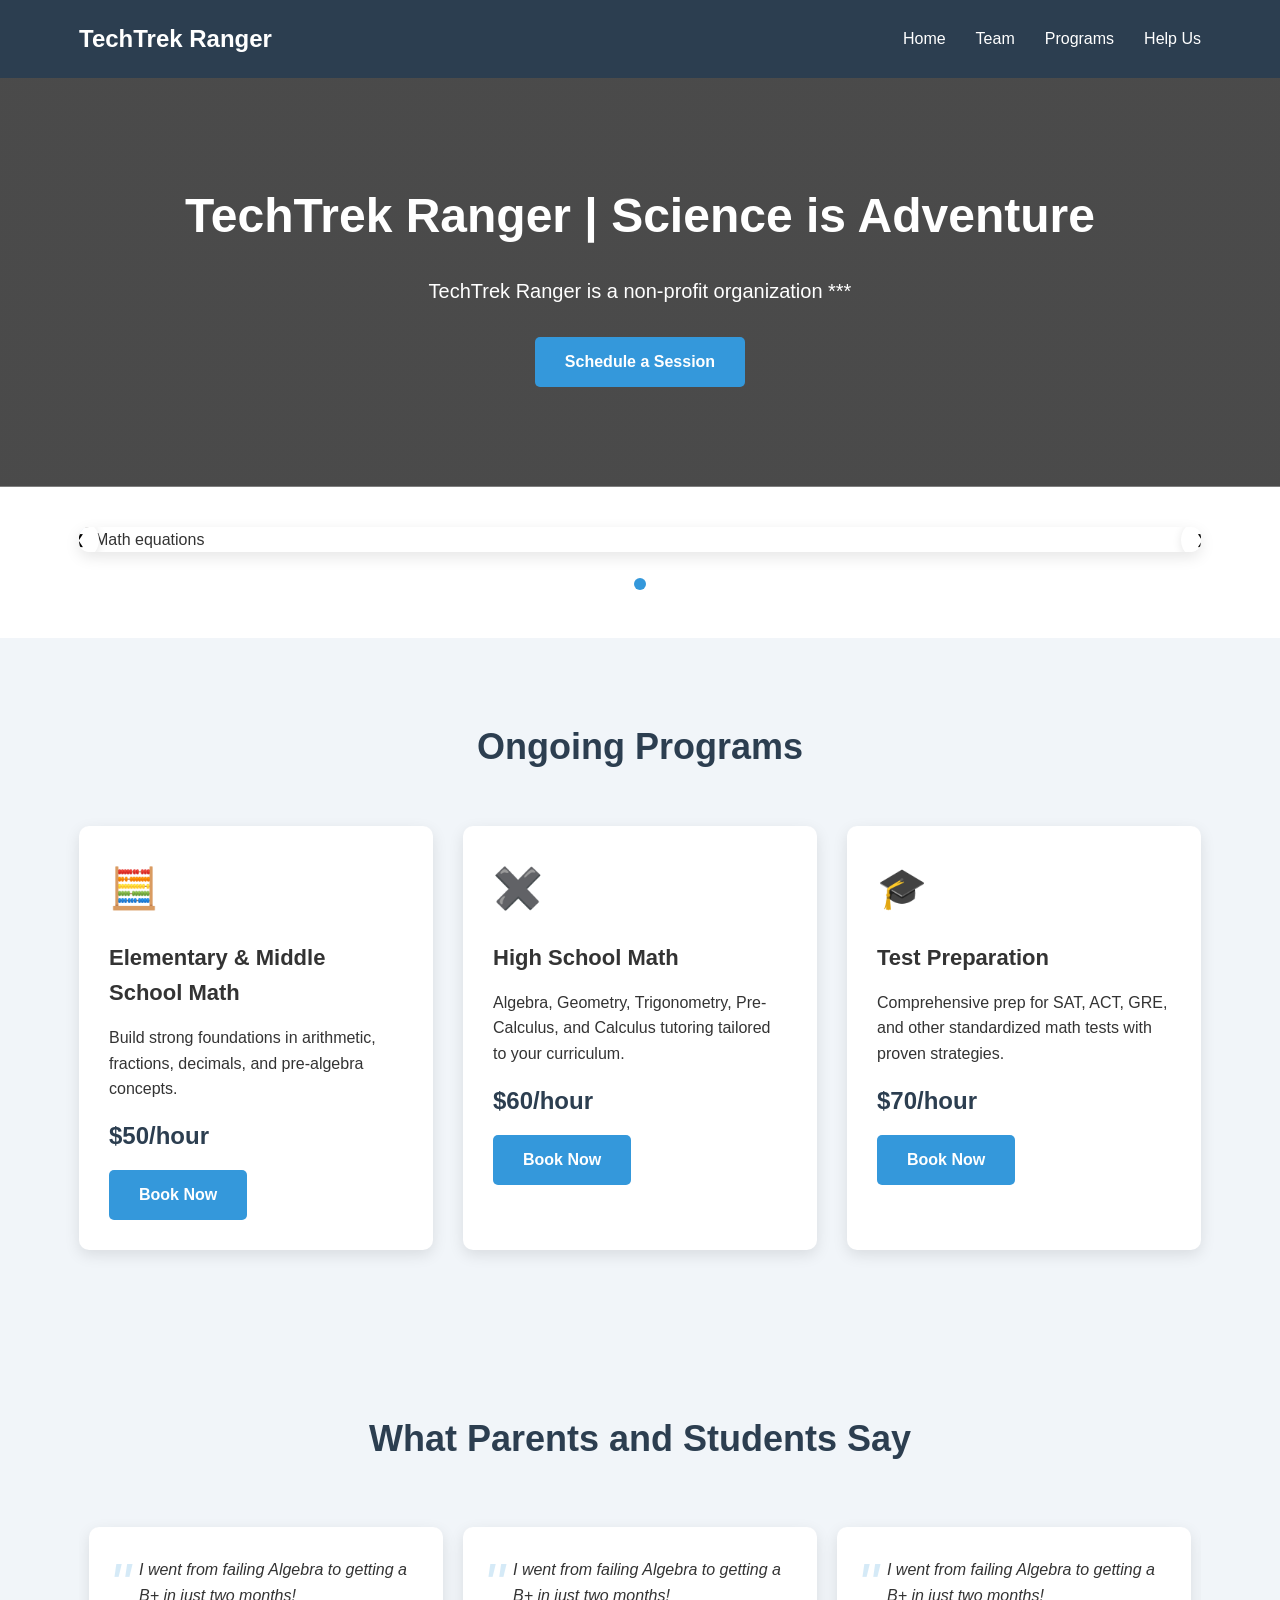
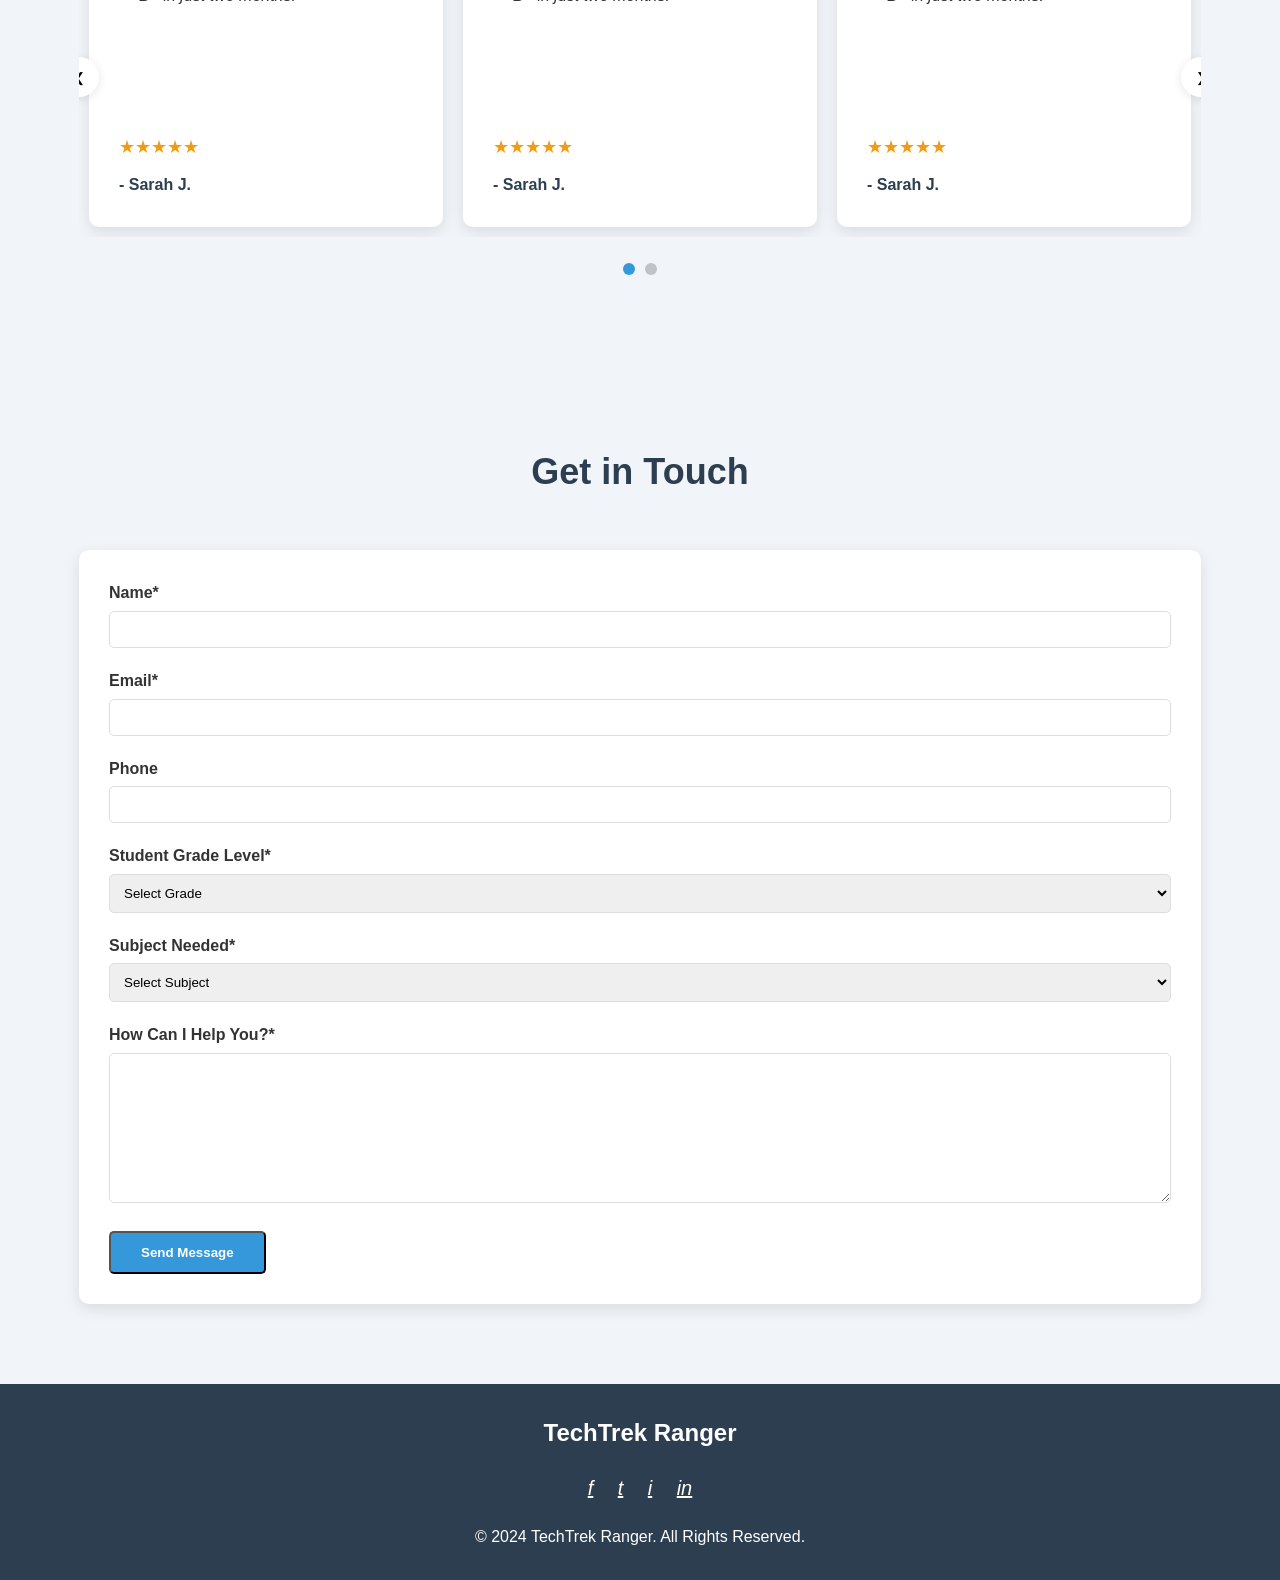
==== index.html @ 609d9ac0 "initial update" ====
<!DOCTYPE html>
<html lang="en">
  <head>
    <meta charset="UTF-8" />
    <meta name="viewport" content="width=device-width, initial-scale=1.0" />
    <title>TechTrek Ranger</title>
    <style>
      /* Basic Reset & Global Styles */
      * {
        margin: 0;
        padding: 0;
        box-sizing: border-box;
        font-family: "Arial", sans-serif;
      }

      body {
        line-height: 1.6;
        color: #333;
        background-color: #f9f9f9;
      }

      .container {
        width: 90%;
        max-width: 1200px;
        margin: 0 auto;
        padding: 0 15px;
      }

      header {
        background-color: #2c3e50;
        color: white;
        padding: 20px 0;
        position: sticky;
        top: 0;
        z-index: 100;
      }

      nav {
        display: flex;
        justify-content: space-between;
        align-items: center;
      }

      .logo {
        font-size: 24px;
        font-weight: bold;
      }

      .logo span {
        color: #3498db;
      }

      .nav-links {
        display: flex;
        list-style: none;
      }

      .nav-links li {
        margin-left: 30px;
      }

      .nav-links a {
        color: white;
        text-decoration: none;
        transition: color 0.3s;
      }

      .nav-links a:hover {
        color: #3498db;
      }

      .section-title {
        text-align: center;
        margin-bottom: 50px;
        font-size: 36px;
        color: #2c3e50;
      }

      /* Hero Section */
      .hero {
        background: linear-gradient(rgba(0, 0, 0, 0.7), rgba(0, 0, 0, 0.7)),
          url("https://images.unsplash.com/photo-1635070041078-e363dbe005cb?ixlib=rb-1.2.1&auto=format&fit=crop&w=1350&q=80");
        background-size: cover;
        background-position: center;
        color: white;
        text-align: center;
        padding: 100px 0;
      }

      .hero h1 {
        font-size: 48px;
        margin-bottom: 20px;
      }

      .hero p {
        font-size: 20px;
        margin-bottom: 30px;
        max-width: 700px;
        margin-left: auto;
        margin-right: auto;
      }

      .btn {
        display: inline-block;
        background-color: #3498db;
        color: white;
        padding: 12px 30px;
        border-radius: 5px;
        text-decoration: none;
        font-weight: bold;
        transition: background-color 0.3s;
      }

      .btn:hover {
        background-color: #2980b9;
      }

      /* programs Section */
      .programs {
        padding: 80px 0;
        background-color: #f1f5f9;
      }

      .programs-grid {
        display: grid;
        grid-template-columns: repeat(auto-fit, minmax(300px, 1fr));
        gap: 30px;
      }

      .program-card {
        background-color: white;
        border-radius: 10px;
        padding: 30px;
        box-shadow: 0 5px 15px rgba(0, 0, 0, 0.1);
        transition: transform 0.3s;
      }

      .program-card:hover {
        transform: translateY(-10px);
      }

      .program-icon {
        font-size: 40px;
        color: #3498db;
        margin-bottom: 20px;
      }

      .program-card h3 {
        font-size: 22px;
        margin-bottom: 15px;
      }

      .price {
        font-size: 24px;
        font-weight: bold;
        color: #2c3e50;
        margin: 15px 0;
      }

      /* Contact Section */
      .contact {
        padding: 80px 0;
        background-color: #f1f5f9;
      }

      .contact-container {
        display: flex;
        gap: 40px;
      }

      .contact-info {
        flex: 1;
      }

      .contact-info h3 {
        font-size: 24px;
        margin-bottom: 20px;
        color: #3498db;
      }

      .contact-info p {
        margin-bottom: 15px;
      }

      .contact-form {
        flex: 1;
        background-color: white;
        padding: 30px;
        border-radius: 10px;
        box-shadow: 0 5px 15px rgba(0, 0, 0, 0.1);
      }

      .form-group {
        margin-bottom: 20px;
      }

      .form-group label {
        display: block;
        margin-bottom: 5px;
        font-weight: bold;
      }

      .form-group input,
      .form-group textarea,
      .form-group select {
        width: 100%;
        padding: 10px;
        border: 1px solid #ddd;
        border-radius: 5px;
      }

      .form-group textarea {
        height: 150px;
      }

      /* Footer */
      footer {
        background-color: #2c3e50;
        color: white;
        text-align: center;
        padding: 30px 0;
      }

      .social-links {
        margin: 20px 0;
      }

      .social-links a {
        color: white;
        margin: 0 10px;
        font-size: 20px;
        transition: color 0.3s;
      }

      .social-links a:hover {
        color: #3498db;
      }

      /* Theme Gallery Section */
      .theme-gallery {
        padding: 40px 0;
        background-color: white;
      }

      .gallery-wrapper {
        position: relative;
        border-radius: 10px;
        overflow: hidden;
        box-shadow: 0 5px 15px rgba(0, 0, 0, 0.1);
      }

      .gallery-track {
        display: flex;
        transition: transform 0.5s ease;
      }

      .gallery-slide {
        min-width: 100%;
        position: relative;
      }

      .gallery-img {
        width: 100%;
        height: 400px;
        object-fit: cover;
      }

      /* Testimonials Section */
      .testimonials {
        padding: 80px 0;
        background-color: #f1f5f9;
      }

      .testimonials-wrapper {
        position: relative;
        overflow: hidden;
      }

      .testimonials-track {
        display: flex;
        transition: transform 0.5s ease;
        padding: 10px 0;
      }

      .testimonial-card {
        flex: 0 0 calc(33.333% - 20px);
            margin: 0 10px;
            background-color: white;
            border-radius: 10px;
            padding: 30px;
            box-shadow: 0 5px 15px rgba(0, 0, 0, 0.1);
            transition: transform 0.3s;
            min-height: 300px;
            display: flex;
            flex-direction: column;
      }
      
      .testimonial-card:hover {
            transform: translateY(-5px);
        }
        
        .testimonial-text {
            flex-grow: 1;
            font-style: italic;
            margin-bottom: 20px;
            position: relative;
            padding-left: 20px;
        }
        
        .testimonial-text::before {
            content: '"';
            font-size: 60px;
            color: #3498db;
            opacity: 0.2;
            position: absolute;
            top: -20px;
            left: -10px;
        }
        
        .testimonial-author {
            font-weight: bold;
            color: #2c3e50;
            margin-top: auto;
        }
        
        .testimonial-rating {
            color: #f39c12;
            margin: 10px 0;
            font-size: 18px;
        }

      /* Shared Carousel Styles */
      .carousel-nav {
        text-align: center;
        margin-top: 20px;
      }

      .carousel-dot {
        display: inline-block;
        width: 12px;
        height: 12px;
        background-color: #bdc3c7;
        border-radius: 50%;
        margin: 0 5px;
        cursor: pointer;
        transition: background-color 0.3s;
      }

      .carousel-dot.active {
        background-color: #3498db;
      }

      .carousel-arrow {
        position: absolute;
        top: 50%;
        transform: translateY(-50%);
        width: 40px;
        height: 40px;
        background-color: white;
        border-radius: 50%;
        display: flex;
        align-items: center;
        justify-content: center;
        box-shadow: 0 2px 10px rgba(0, 0, 0, 0.1);
        cursor: pointer;
        z-index: 10;
        border: none;
      }

      .carousel-arrow.prev {
        left: -20px;
      }

      .carousel-arrow.next {
        right: -20px;
      }

      @media (max-width: 992px) {
        .testimonial-card {
          flex: 0 0 calc(50% - 20px);
        }
      }

      @media (max-width: 768px) {
        .testimonial-card {
          flex: 0 0 calc(100% - 20px);
        }

        .carousel-arrow {
          display: none;
        }
      }
    </style>
  </head>
  <body>
    <!-- Header & Navigation -->
    <header>
      <div class="container">
        <nav>
          <div class="logo">TechTrek Ranger</span></div>
          <ul class="nav-links">
            <li><a href="#home">Home</a></li>
            <li><a href="team.html">Team</a></li>
            <li><a href="programs.html">Programs</a></li>
            <li><a href="help.html">Help Us</a></li>
          </ul>
        </nav>
      </div>
    </header>

    <!-- Hero Section -->
    <section class="hero" id="home">
      <div class="container">
        <h1>TechTrek Ranger | Science is Adventure</h1>
        <p>
          TechTrek Ranger is a non-profit organization ***
        </p>
        <a href="#contact" class="btn">Schedule a Session</a>
      </div>
    </section>


   <!-- Theme Gallery Section -->
   <section class="theme-gallery">
    <div class="container">
      <div class="gallery-wrapper">
        <button class="carousel-arrow prev" onclick="prevGallerySlide()">
          ❮
        </button>

        <div class="gallery-track" id="galleryTrack">
          <div class="gallery-slide">
            <img
              src="https://images.unsplash.com/photo-1635070041078-e363dbe005cb?ixlib=rb-1.2.1&auto=format&fit=crop&w=1350&q=80"
              alt="Math equations"
              class="gallery-img"
            />
          </div>
          <!-- Additional slides -->
        </div>

        <button class="carousel-arrow next" onclick="nextGallerySlide()">
          ❯
        </button>
      </div>
      <div class="carousel-nav" id="galleryNav"></div>
    </div>
  </section>


<!-- programs Section -->
<section class="programs" id="programs">
  <div class="container">
    <h2 class="section-title">Ongoing Programs</h2>
    <div class="programs-grid">
      <div class="program-card">
        <div class="program-icon">🧮</div>
        <h3>Elementary & Middle School Math</h3>
        <p>
          Build strong foundations in arithmetic, fractions, decimals, and
          pre-algebra concepts.
        </p>
        <div class="price">$50/hour</div>
        <a href="#contact" class="btn">Book Now</a>
      </div>
      <div class="program-card">
        <div class="program-icon">✖️</div>
        <h3>High School Math</h3>
        <p>
          Algebra, Geometry, Trigonometry, Pre-Calculus, and Calculus
          tutoring tailored to your curriculum.
        </p>
        <div class="price">$60/hour</div>
        <a href="#contact" class="btn">Book Now</a>
      </div>
      <div class="program-card">
        <div class="program-icon">🎓</div>
        <h3>Test Preparation</h3>
        <p>
          Comprehensive prep for SAT, ACT, GRE, and other standardized math
          tests with proven strategies.
        </p>
        <div class="price">$70/hour</div>
        <a href="#contact" class="btn">Book Now</a>
      </div>
    </div>
  </div>
</section>

  <!-- Testimonials Section -->
  <section class="testimonials">
    <div class="container">
      <h2 class="section-title">What Parents and Students Say</h2>

      <div class="testimonials-wrapper">
        <button class="carousel-arrow prev" onclick="prevTestimonialSlide()">
          ❮
        </button>

        <div class="testimonials-track" id="testimonialsTrack">
          <div class="testimonial-card">
            <div class="testimonial-text">
              I went from failing Algebra to getting a B+ in just two months!
            </div>
            <div class="testimonial-rating">★★★★★</div>
            <div class="testimonial-author">- Sarah J.</div>
          </div>
          <div class="testimonial-card">
            <div class="testimonial-text">
              I went from failing Algebra to getting a B+ in just two months!
            </div>
            <div class="testimonial-rating">★★★★★</div>
            <div class="testimonial-author">- Sarah J.</div>
          </div>
          <div class="testimonial-card">
            <div class="testimonial-text">
              I went from failing Algebra to getting a B+ in just two months!
            </div>
            <div class="testimonial-rating">★★★★★</div>
            <div class="testimonial-author">- Sarah J.</div>
          </div>
          <div class="testimonial-card">
            <div class="testimonial-text">
              I went from failing Algebra to getting a B+ in just two months!
            </div>
            <div class="testimonial-rating">★★★★★</div>
            <div class="testimonial-author">- Sarah J.</div>
          </div>
          <div class="testimonial-card">
            <div class="testimonial-text">
              I went from failing Algebra to getting a B+ in just two months!
            </div>
            <div class="testimonial-rating">★★★★★</div>
            <div class="testimonial-author">- Sarah J.</div>
          </div>
        </div>

        <button class="carousel-arrow next" onclick="nextTestimonialSlide()">
          ❯
        </button>
      </div>
      <div class="carousel-nav" id="testimonialsNav"></div>
    </div>
  </section>

  <script>
    // Initialize both carousels with proper containment
    document.addEventListener("DOMContentLoaded", function () {
      // Gallery Carousel
      const galleryTrack = document.getElementById("galleryTrack");
      const gallerySlides = document.querySelectorAll(".gallery-slide");
      let galleryIndex = 0;

      // Testimonials Carousel
      const testimonialsTrack = document.getElementById("testimonialsTrack");
      const testimonialCards = document.querySelectorAll(".testimonial-card");
      let testimonialIndex = 0;
      let cardsPerView =
        window.innerWidth < 768 ? 1 : window.innerWidth < 992 ? 2 : 3;

      // Initialize both carousels
      initCarousels();

      function initCarousels() {
        // Set up gallery
        setupCarousel(
          galleryTrack,
          gallerySlides,
          "galleryNav",
          () => (galleryIndex = (galleryIndex + 1) % gallerySlides.length),
          "gallery"
        );

        // Set up testimonials
        setupCarousel(
          testimonialsTrack,
          testimonialCards,
          "testimonialsNav",
          () => {
            if (testimonialIndex < testimonialCards.length - cardsPerView) {
              testimonialIndex++;
            } else {
              testimonialIndex = 0;
            }
          },
          "testimonials"
        );

        // Handle responsive changes
        window.addEventListener("resize", function () {
          const newCardsPerView =
            window.innerWidth < 768 ? 1 : window.innerWidth < 992 ? 2 : 3;
          if (newCardsPerView !== cardsPerView) {
            cardsPerView = newCardsPerView;
            testimonialIndex = 0;
            updateTestimonials();
          }
        });
      }

      function setupCarousel(track, items, navId, nextFn, type) {
        // Create dots
        const dotCount =
          type === "gallery"
            ? items.length
            : Math.ceil(items.length / cardsPerView);
        const nav = document.getElementById(navId);
        nav.innerHTML = "";

        for (let i = 0; i < dotCount; i++) {
          const dot = document.createElement("span");
          dot.classList.add("carousel-dot");
          if (i === 0) dot.classList.add("active");
          dot.addEventListener("click", () => {
            if (type === "gallery") {
              galleryIndex = i;
              updateGallery();
            } else {
              testimonialIndex = i * cardsPerView;
              updateTestimonials();
            }
          });
          nav.appendChild(dot);
        }

        // Start auto-scroll
        let interval = setInterval(() => {
          nextFn();
          if (type === "gallery") updateGallery();
          else updateTestimonials();
        }, 5000);

        // Pause on hover
        track.addEventListener("mouseenter", () => clearInterval(interval));
        track.addEventListener("mouseleave", () => {
          interval = setInterval(() => {
            nextFn();
            if (type === "gallery") updateGallery();
            else updateTestimonials();
          }, 5000);
        });
      }

      function updateGallery() {
        galleryTrack.style.transform = `translateX(-${galleryIndex * 100}%)`;
        updateDots("galleryNav", galleryIndex);
      }

      function updateTestimonials() {
        const cardWidth = testimonialCards[0].offsetWidth + 20;
        testimonialsTrack.style.transform = `translateX(-${
          testimonialIndex * cardWidth
        }px)`;
        updateDots(
          "testimonialsNav",
          Math.floor(testimonialIndex / cardsPerView)
        );
      }

      function updateDots(navId, activeIndex) {
        document
          .querySelectorAll(`#${navId} .carousel-dot`)
          .forEach((dot, index) => {
            dot.classList.toggle("active", index === activeIndex);
          });
      }

      // Expose navigation functions
      window.nextGallerySlide = () => {
        galleryIndex = (galleryIndex + 1) % gallerySlides.length;
        updateGallery();
      };

      window.prevGallerySlide = () => {
        galleryIndex =
          (galleryIndex - 1 + gallerySlides.length) % gallerySlides.length;
        updateGallery();
      };

      window.nextTestimonialSlide = () => {
        if (testimonialIndex < testimonialCards.length - cardsPerView) {
          testimonialIndex++;
        } else {
          testimonialIndex = 0;
        }
        updateTestimonials();
      };

      window.prevTestimonialSlide = () => {
        if (testimonialIndex > 0) {
          testimonialIndex--;
        } else {
          testimonialIndex = testimonialCards.length - cardsPerView;
        }
        updateTestimonials();
      };
    });
  </script>



    <!-- Contact Section -->
    <section class="contact" id="contact">
      <div class="container">
        <h2 class="section-title">Get in Touch</h2>
        <div class="contact-container">
          <div class="contact-form">
            <form
              id="ContactForm"
              action="https://formspree.io/f/xnnpbybd"
              method="POST"
            >
              <div class="form-group">
                <label for="name">Name*</label>
                <input type="text" id="name" name="name" required />
                <div id="nameError" class="form-error"></div>
              </div>
              <div class="form-group">
                <label for="email">Email*</label>
                <input type="email" id="email" name="email" required />
                <div id="emailError" class="form-error"></div>
              </div>
              <div class="form-group">
                <label for="phone">Phone</label>
                <input type="tel" id="phone" name="phone" />
              </div>
              <div class="form-group">
                <label for="student_grade">Student Grade Level*</label>
                <select id="student_grade" name="student_grade" required>
                  <option value="">Select Grade</option>
                  <option value="elementary">Elementary School</option>
                  <option value="middle">Middle School</option>
                  <option value="high">High School</option>
                  <option value="college">College/University</option>
                  <option value="adult">Adult Learner</option>
                </select>
                <div id="gradeError" class="form-error"></div>
              </div>
              <div class="form-group">
                <label for="subject">Subject Needed*</label>
                <select id="subject" name="subject" required>
                  <option value="">Select Subject</option>
                  <option value="elementary">Elementary Math</option>
                  <option value="middle">Middle School Math</option>
                  <option value="algebra">Algebra</option>
                  <option value="geometry">Geometry</option>
                  <option value="trigonometry">Trigonometry</option>
                  <option value="precalc">Pre-Calculus</option>
                  <option value="calculus">Calculus</option>
                  <option value="sat">SAT Prep</option>
                  <option value="act">ACT Prep</option>
                  <option value="other">Other</option>
                </select>
                <div id="subjectError" class="form-error"></div>
              </div>
              <div class="form-group">
                <label for="message">How Can I Help You?*</label>
                <textarea id="message" name="message" required></textarea>
                <div id="messageError" class="form-error"></div>
              </div>
              <button type="submit" class="btn">Send Message</button>
            </form>
          </div>
        </div>
      </div>
    </section>
    <script>
      document
        .getElementById("tutorContactForm")
        .addEventListener("submit", function (e) {
          e.preventDefault();

          // Clear previous errors
          document
            .querySelectorAll(".form-error")
            .forEach((el) => (el.textContent = ""));

          // Validate form
          let isValid = true;
          const name = document.getElementById("name").value.trim();
          const email = document.getElementById("email").value.trim();
          const studentGrade = document.getElementById("student_grade").value;
          const subject = document.getElementById("subject").value;
          const message = document.getElementById("message").value.trim();

          if (name === "") {
            document.getElementById("nameError").textContent =
              "Please enter your name";
            isValid = false;
          }

          if (email === "") {
            document.getElementById("emailError").textContent =
              "Please enter your email";
            isValid = false;
          } else if (!/^[^\s@]+@[^\s@]+\.[^\s@]+$/.test(email)) {
            document.getElementById("emailError").textContent =
              "Please enter a valid email";
            isValid = false;
          }

          if (studentGrade === "") {
            document.getElementById("gradeError").textContent =
              "Please select grade level";
            isValid = false;
          }

          if (subject === "") {
            document.getElementById("subjectError").textContent =
              "Please select a subject";
            isValid = false;
          }

          if (message === "") {
            document.getElementById("messageError").textContent =
              "Please enter your message";
            isValid = false;
          }

          if (isValid) {
            // In a real implementation, you would send the form data to a server here
            // For demonstration, we'll just show the confirmation message

            // Simulate form submission
            setTimeout(() => {
              document.getElementById("formConfirmation").style.display =
                "block";
              document.getElementById("tutorContactForm").reset();

              // Hide confirmation after 5 seconds
              setTimeout(() => {
                document.getElementById("formConfirmation").style.display =
                  "none";
              }, 5000);
            }, 1000);

            // For actual implementation, you would use:
            // fetch('your-server-endpoint', {
            //     method: 'POST',
            //     body: new FormData(this)
            // })
            // .then(response => response.json())
            // .then(data => {
            //     document.getElementById('formConfirmation').style.display = 'block';
            //     this.reset();
            // })
            // .catch(error => console.error('Error:', error));
          }
        });
    </script>




    <!-- Footer -->
    <footer>
      <div class="container">
        <div class="logo">TechTrek Ranger</span></div>
        <div class="social-links">
          <a href="#"><i class="fab fa-facebook">f</i></a>
          <a href="#"><i class="fab fa-twitter">t</i></a>
          <a href="#"><i class="fab fa-instagram">i</i></a>
          <a href="#"><i class="fab fa-linkedin">in</i></a>
        </div>
        <p>&copy; 2024 TechTrek Ranger. All Rights Reserved.</p>
      </div>
    </footer>
  </body>
</html>
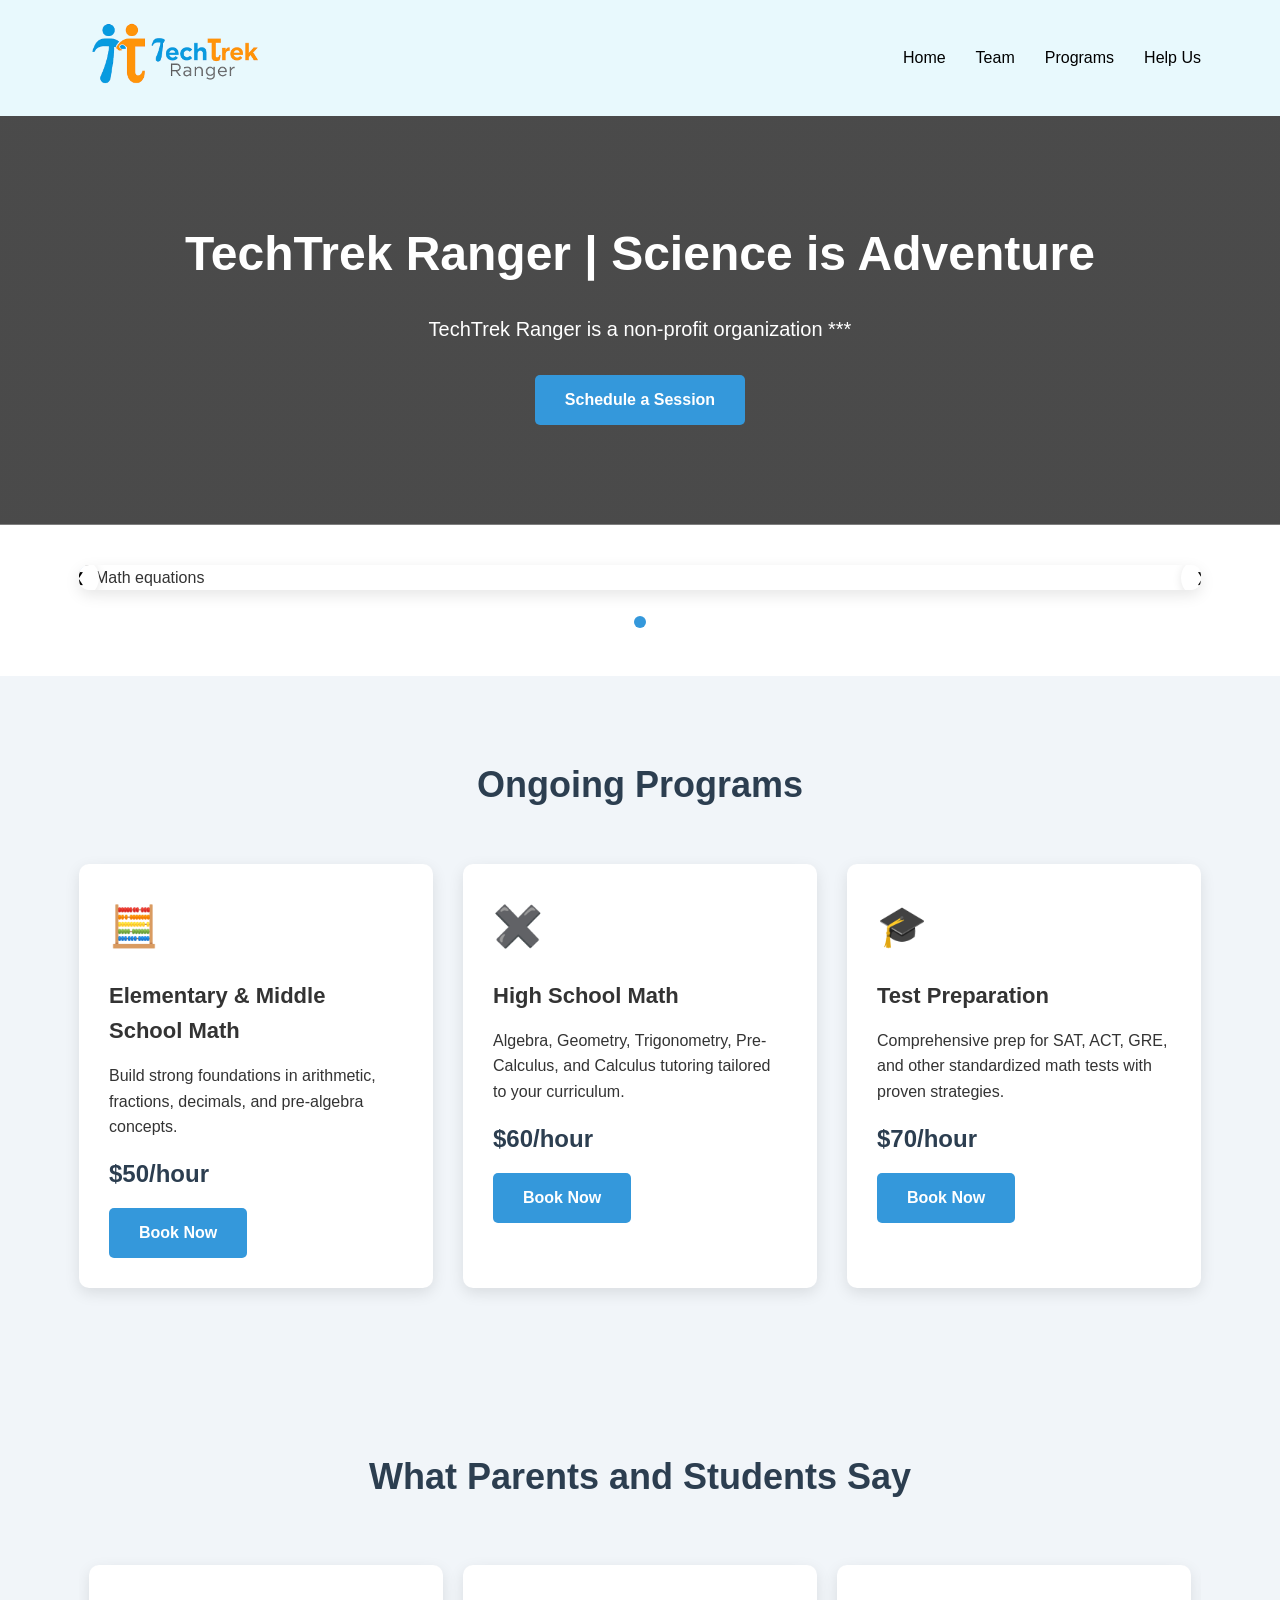
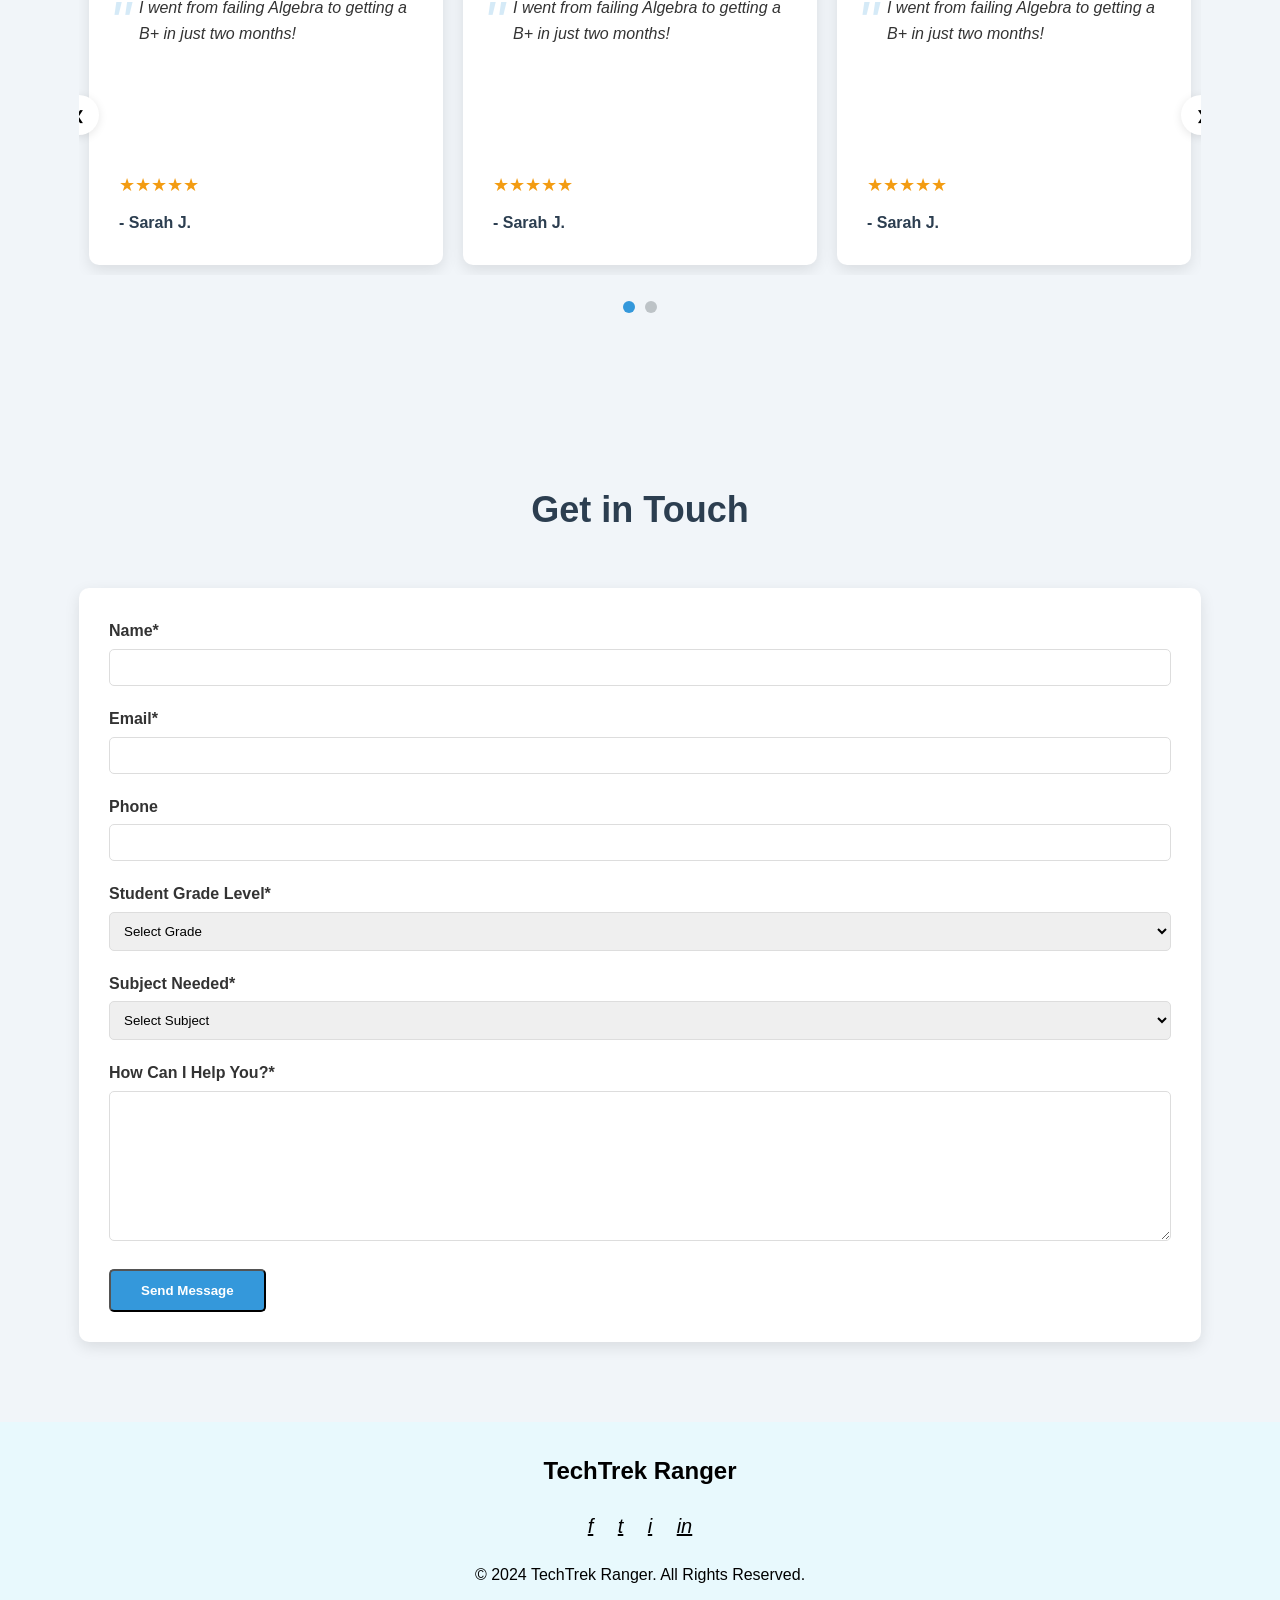
==== commit bc4a8dc7: "update 08/16/25" ====
--- a/index.html
+++ b/index.html
@@ -4,6 +4,7 @@
     <meta charset="UTF-8" />
     <meta name="viewport" content="width=device-width, initial-scale=1.0" />
     <title>TechTrek Ranger</title>
+    <link rel="icon" type="image/png" href="images/ttranger_half_logo.png" />
     <style>
       /* Basic Reset & Global Styles */
       * {
@@ -27,7 +28,7 @@
       }
 
       header {
-        background-color: #2c3e50;
+        background-color: #e8f9fd;
         color: white;
         padding: 20px 0;
         position: sticky;
@@ -46,8 +47,10 @@
         font-weight: bold;
       }
 
-      .logo span {
-        color: #3498db;
+      .logo img {
+        height: 65px;
+        /* Adjust as needed */
+        margin-left: 10px;
       }
 
       .nav-links {
@@ -60,7 +63,7 @@
       }
 
       .nav-links a {
-        color: white;
+        color: #000000;
         text-decoration: none;
         transition: color 0.3s;
       }
@@ -215,8 +218,8 @@
 
       /* Footer */
       footer {
-        background-color: #2c3e50;
-        color: white;
+        background-color: #e8f9fd;
+        color: #000000;
         text-align: center;
         padding: 30px 0;
       }
@@ -226,7 +229,7 @@
       }
 
       .social-links a {
-        color: white;
+        color: #000000;
         margin: 0 10px;
         font-size: 20px;
         transition: color 0.3s;
@@ -284,50 +287,50 @@
 
       .testimonial-card {
         flex: 0 0 calc(33.333% - 20px);
-            margin: 0 10px;
-            background-color: white;
-            border-radius: 10px;
-            padding: 30px;
-            box-shadow: 0 5px 15px rgba(0, 0, 0, 0.1);
-            transition: transform 0.3s;
-            min-height: 300px;
-            display: flex;
-            flex-direction: column;
-      }
-      
+        margin: 0 10px;
+        background-color: white;
+        border-radius: 10px;
+        padding: 30px;
+        box-shadow: 0 5px 15px rgba(0, 0, 0, 0.1);
+        transition: transform 0.3s;
+        min-height: 300px;
+        display: flex;
+        flex-direction: column;
+      }
+
       .testimonial-card:hover {
-            transform: translateY(-5px);
-        }
-        
-        .testimonial-text {
-            flex-grow: 1;
-            font-style: italic;
-            margin-bottom: 20px;
-            position: relative;
-            padding-left: 20px;
-        }
-        
-        .testimonial-text::before {
-            content: '"';
-            font-size: 60px;
-            color: #3498db;
-            opacity: 0.2;
-            position: absolute;
-            top: -20px;
-            left: -10px;
-        }
-        
-        .testimonial-author {
-            font-weight: bold;
-            color: #2c3e50;
-            margin-top: auto;
-        }
-        
-        .testimonial-rating {
-            color: #f39c12;
-            margin: 10px 0;
-            font-size: 18px;
-        }
+        transform: translateY(-5px);
+      }
+
+      .testimonial-text {
+        flex-grow: 1;
+        font-style: italic;
+        margin-bottom: 20px;
+        position: relative;
+        padding-left: 20px;
+      }
+
+      .testimonial-text::before {
+        content: '"';
+        font-size: 60px;
+        color: #3498db;
+        opacity: 0.2;
+        position: absolute;
+        top: -20px;
+        left: -10px;
+      }
+
+      .testimonial-author {
+        font-weight: bold;
+        color: #2c3e50;
+        margin-top: auto;
+      }
+
+      .testimonial-rating {
+        color: #f39c12;
+        margin: 10px 0;
+        font-size: 18px;
+      }
 
       /* Shared Carousel Styles */
       .carousel-nav {
@@ -392,12 +395,15 @@
       }
     </style>
   </head>
+
   <body>
     <!-- Header & Navigation -->
     <header>
       <div class="container">
         <nav>
-          <div class="logo">TechTrek Ranger</span></div>
+          <div class="logo">
+            <img src="images/ttranger_full_logo.png" alt="fulllogo" />
+          </div>
           <ul class="nav-links">
             <li><a href="#home">Home</a></li>
             <li><a href="team.html">Team</a></li>
@@ -412,292 +418,286 @@
     <section class="hero" id="home">
       <div class="container">
         <h1>TechTrek Ranger | Science is Adventure</h1>
-        <p>
-          TechTrek Ranger is a non-profit organization ***
-        </p>
+        <p>TechTrek Ranger is a non-profit organization ***</p>
         <a href="#contact" class="btn">Schedule a Session</a>
       </div>
     </section>
 
-
-   <!-- Theme Gallery Section -->
-   <section class="theme-gallery">
-    <div class="container">
-      <div class="gallery-wrapper">
-        <button class="carousel-arrow prev" onclick="prevGallerySlide()">
-          ❮
-        </button>
-
-        <div class="gallery-track" id="galleryTrack">
-          <div class="gallery-slide">
-            <img
-              src="https://images.unsplash.com/photo-1635070041078-e363dbe005cb?ixlib=rb-1.2.1&auto=format&fit=crop&w=1350&q=80"
-              alt="Math equations"
-              class="gallery-img"
-            />
+    <!-- Theme Gallery Section -->
+    <section class="theme-gallery">
+      <div class="container">
+        <div class="gallery-wrapper">
+          <button class="carousel-arrow prev" onclick="prevGallerySlide()">
+            ❮
+          </button>
+
+          <div class="gallery-track" id="galleryTrack">
+            <div class="gallery-slide">
+              <img
+                src="https://images.unsplash.com/photo-1635070041078-e363dbe005cb?ixlib=rb-1.2.1&auto=format&fit=crop&w=1350&q=80"
+                alt="Math equations"
+                class="gallery-img"
+              />
+            </div>
+            <!-- Additional slides -->
           </div>
-          <!-- Additional slides -->
+
+          <button class="carousel-arrow next" onclick="nextGallerySlide()">
+            ❯
+          </button>
         </div>
-
-        <button class="carousel-arrow next" onclick="nextGallerySlide()">
-          ❯
-        </button>
+        <div class="carousel-nav" id="galleryNav"></div>
       </div>
-      <div class="carousel-nav" id="galleryNav"></div>
-    </div>
-  </section>
-
-
-<!-- programs Section -->
-<section class="programs" id="programs">
-  <div class="container">
-    <h2 class="section-title">Ongoing Programs</h2>
-    <div class="programs-grid">
-      <div class="program-card">
-        <div class="program-icon">🧮</div>
-        <h3>Elementary & Middle School Math</h3>
-        <p>
-          Build strong foundations in arithmetic, fractions, decimals, and
-          pre-algebra concepts.
-        </p>
-        <div class="price">$50/hour</div>
-        <a href="#contact" class="btn">Book Now</a>
-      </div>
-      <div class="program-card">
-        <div class="program-icon">✖️</div>
-        <h3>High School Math</h3>
-        <p>
-          Algebra, Geometry, Trigonometry, Pre-Calculus, and Calculus
-          tutoring tailored to your curriculum.
-        </p>
-        <div class="price">$60/hour</div>
-        <a href="#contact" class="btn">Book Now</a>
-      </div>
-      <div class="program-card">
-        <div class="program-icon">🎓</div>
-        <h3>Test Preparation</h3>
-        <p>
-          Comprehensive prep for SAT, ACT, GRE, and other standardized math
-          tests with proven strategies.
-        </p>
-        <div class="price">$70/hour</div>
-        <a href="#contact" class="btn">Book Now</a>
-      </div>
-    </div>
-  </div>
-</section>
-
-  <!-- Testimonials Section -->
-  <section class="testimonials">
-    <div class="container">
-      <h2 class="section-title">What Parents and Students Say</h2>
-
-      <div class="testimonials-wrapper">
-        <button class="carousel-arrow prev" onclick="prevTestimonialSlide()">
-          ❮
-        </button>
-
-        <div class="testimonials-track" id="testimonialsTrack">
-          <div class="testimonial-card">
-            <div class="testimonial-text">
-              I went from failing Algebra to getting a B+ in just two months!
-            </div>
-            <div class="testimonial-rating">★★★★★</div>
-            <div class="testimonial-author">- Sarah J.</div>
+    </section>
+
+    <!-- programs Section -->
+    <section class="programs" id="programs">
+      <div class="container">
+        <h2 class="section-title">Ongoing Programs</h2>
+        <div class="programs-grid">
+          <div class="program-card">
+            <div class="program-icon">🧮</div>
+            <h3>Elementary & Middle School Math</h3>
+            <p>
+              Build strong foundations in arithmetic, fractions, decimals, and
+              pre-algebra concepts.
+            </p>
+            <div class="price">$50/hour</div>
+            <a href="#contact" class="btn">Book Now</a>
           </div>
-          <div class="testimonial-card">
-            <div class="testimonial-text">
-              I went from failing Algebra to getting a B+ in just two months!
-            </div>
-            <div class="testimonial-rating">★★★★★</div>
-            <div class="testimonial-author">- Sarah J.</div>
+          <div class="program-card">
+            <div class="program-icon">✖️</div>
+            <h3>High School Math</h3>
+            <p>
+              Algebra, Geometry, Trigonometry, Pre-Calculus, and Calculus
+              tutoring tailored to your curriculum.
+            </p>
+            <div class="price">$60/hour</div>
+            <a href="#contact" class="btn">Book Now</a>
           </div>
-          <div class="testimonial-card">
-            <div class="testimonial-text">
-              I went from failing Algebra to getting a B+ in just two months!
-            </div>
-            <div class="testimonial-rating">★★★★★</div>
-            <div class="testimonial-author">- Sarah J.</div>
-          </div>
-          <div class="testimonial-card">
-            <div class="testimonial-text">
-              I went from failing Algebra to getting a B+ in just two months!
-            </div>
-            <div class="testimonial-rating">★★★★★</div>
-            <div class="testimonial-author">- Sarah J.</div>
-          </div>
-          <div class="testimonial-card">
-            <div class="testimonial-text">
-              I went from failing Algebra to getting a B+ in just two months!
-            </div>
-            <div class="testimonial-rating">★★★★★</div>
-            <div class="testimonial-author">- Sarah J.</div>
+          <div class="program-card">
+            <div class="program-icon">🎓</div>
+            <h3>Test Preparation</h3>
+            <p>
+              Comprehensive prep for SAT, ACT, GRE, and other standardized math
+              tests with proven strategies.
+            </p>
+            <div class="price">$70/hour</div>
+            <a href="#contact" class="btn">Book Now</a>
           </div>
         </div>
-
-        <button class="carousel-arrow next" onclick="nextTestimonialSlide()">
-          ❯
-        </button>
       </div>
-      <div class="carousel-nav" id="testimonialsNav"></div>
-    </div>
-  </section>
-
-  <script>
-    // Initialize both carousels with proper containment
-    document.addEventListener("DOMContentLoaded", function () {
-      // Gallery Carousel
-      const galleryTrack = document.getElementById("galleryTrack");
-      const gallerySlides = document.querySelectorAll(".gallery-slide");
-      let galleryIndex = 0;
-
-      // Testimonials Carousel
-      const testimonialsTrack = document.getElementById("testimonialsTrack");
-      const testimonialCards = document.querySelectorAll(".testimonial-card");
-      let testimonialIndex = 0;
-      let cardsPerView =
-        window.innerWidth < 768 ? 1 : window.innerWidth < 992 ? 2 : 3;
-
-      // Initialize both carousels
-      initCarousels();
-
-      function initCarousels() {
-        // Set up gallery
-        setupCarousel(
-          galleryTrack,
-          gallerySlides,
-          "galleryNav",
-          () => (galleryIndex = (galleryIndex + 1) % gallerySlides.length),
-          "gallery"
-        );
-
-        // Set up testimonials
-        setupCarousel(
-          testimonialsTrack,
-          testimonialCards,
-          "testimonialsNav",
-          () => {
-            if (testimonialIndex < testimonialCards.length - cardsPerView) {
-              testimonialIndex++;
-            } else {
+    </section>
+
+    <!-- Testimonials Section -->
+    <section class="testimonials">
+      <div class="container">
+        <h2 class="section-title">What Parents and Students Say</h2>
+
+        <div class="testimonials-wrapper">
+          <button class="carousel-arrow prev" onclick="prevTestimonialSlide()">
+            ❮
+          </button>
+
+          <div class="testimonials-track" id="testimonialsTrack">
+            <div class="testimonial-card">
+              <div class="testimonial-text">
+                I went from failing Algebra to getting a B+ in just two months!
+              </div>
+              <div class="testimonial-rating">★★★★★</div>
+              <div class="testimonial-author">- Sarah J.</div>
+            </div>
+            <div class="testimonial-card">
+              <div class="testimonial-text">
+                I went from failing Algebra to getting a B+ in just two months!
+              </div>
+              <div class="testimonial-rating">★★★★★</div>
+              <div class="testimonial-author">- Sarah J.</div>
+            </div>
+            <div class="testimonial-card">
+              <div class="testimonial-text">
+                I went from failing Algebra to getting a B+ in just two months!
+              </div>
+              <div class="testimonial-rating">★★★★★</div>
+              <div class="testimonial-author">- Sarah J.</div>
+            </div>
+            <div class="testimonial-card">
+              <div class="testimonial-text">
+                I went from failing Algebra to getting a B+ in just two months!
+              </div>
+              <div class="testimonial-rating">★★★★★</div>
+              <div class="testimonial-author">- Sarah J.</div>
+            </div>
+            <div class="testimonial-card">
+              <div class="testimonial-text">
+                I went from failing Algebra to getting a B+ in just two months!
+              </div>
+              <div class="testimonial-rating">★★★★★</div>
+              <div class="testimonial-author">- Sarah J.</div>
+            </div>
+          </div>
+
+          <button class="carousel-arrow next" onclick="nextTestimonialSlide()">
+            ❯
+          </button>
+        </div>
+        <div class="carousel-nav" id="testimonialsNav"></div>
+      </div>
+    </section>
+
+    <script>
+      // Initialize both carousels with proper containment
+      document.addEventListener("DOMContentLoaded", function () {
+        // Gallery Carousel
+        const galleryTrack = document.getElementById("galleryTrack");
+        const gallerySlides = document.querySelectorAll(".gallery-slide");
+        let galleryIndex = 0;
+
+        // Testimonials Carousel
+        const testimonialsTrack = document.getElementById("testimonialsTrack");
+        const testimonialCards = document.querySelectorAll(".testimonial-card");
+        let testimonialIndex = 0;
+        let cardsPerView =
+          window.innerWidth < 768 ? 1 : window.innerWidth < 992 ? 2 : 3;
+
+        // Initialize both carousels
+        initCarousels();
+
+        function initCarousels() {
+          // Set up gallery
+          setupCarousel(
+            galleryTrack,
+            gallerySlides,
+            "galleryNav",
+            () => (galleryIndex = (galleryIndex + 1) % gallerySlides.length),
+            "gallery"
+          );
+
+          // Set up testimonials
+          setupCarousel(
+            testimonialsTrack,
+            testimonialCards,
+            "testimonialsNav",
+            () => {
+              if (testimonialIndex < testimonialCards.length - cardsPerView) {
+                testimonialIndex++;
+              } else {
+                testimonialIndex = 0;
+              }
+            },
+            "testimonials"
+          );
+
+          // Handle responsive changes
+          window.addEventListener("resize", function () {
+            const newCardsPerView =
+              window.innerWidth < 768 ? 1 : window.innerWidth < 992 ? 2 : 3;
+            if (newCardsPerView !== cardsPerView) {
+              cardsPerView = newCardsPerView;
               testimonialIndex = 0;
-            }
-          },
-          "testimonials"
-        );
-
-        // Handle responsive changes
-        window.addEventListener("resize", function () {
-          const newCardsPerView =
-            window.innerWidth < 768 ? 1 : window.innerWidth < 992 ? 2 : 3;
-          if (newCardsPerView !== cardsPerView) {
-            cardsPerView = newCardsPerView;
-            testimonialIndex = 0;
-            updateTestimonials();
-          }
-        });
-      }
-
-      function setupCarousel(track, items, navId, nextFn, type) {
-        // Create dots
-        const dotCount =
-          type === "gallery"
-            ? items.length
-            : Math.ceil(items.length / cardsPerView);
-        const nav = document.getElementById(navId);
-        nav.innerHTML = "";
-
-        for (let i = 0; i < dotCount; i++) {
-          const dot = document.createElement("span");
-          dot.classList.add("carousel-dot");
-          if (i === 0) dot.classList.add("active");
-          dot.addEventListener("click", () => {
-            if (type === "gallery") {
-              galleryIndex = i;
-              updateGallery();
-            } else {
-              testimonialIndex = i * cardsPerView;
               updateTestimonials();
             }
           });
-          nav.appendChild(dot);
         }
 
-        // Start auto-scroll
-        let interval = setInterval(() => {
-          nextFn();
-          if (type === "gallery") updateGallery();
-          else updateTestimonials();
-        }, 5000);
-
-        // Pause on hover
-        track.addEventListener("mouseenter", () => clearInterval(interval));
-        track.addEventListener("mouseleave", () => {
-          interval = setInterval(() => {
+        function setupCarousel(track, items, navId, nextFn, type) {
+          // Create dots
+          const dotCount =
+            type === "gallery"
+              ? items.length
+              : Math.ceil(items.length / cardsPerView);
+          const nav = document.getElementById(navId);
+          nav.innerHTML = "";
+
+          for (let i = 0; i < dotCount; i++) {
+            const dot = document.createElement("span");
+            dot.classList.add("carousel-dot");
+            if (i === 0) dot.classList.add("active");
+            dot.addEventListener("click", () => {
+              if (type === "gallery") {
+                galleryIndex = i;
+                updateGallery();
+              } else {
+                testimonialIndex = i * cardsPerView;
+                updateTestimonials();
+              }
+            });
+            nav.appendChild(dot);
+          }
+
+          // Start auto-scroll
+          let interval = setInterval(() => {
             nextFn();
             if (type === "gallery") updateGallery();
             else updateTestimonials();
           }, 5000);
-        });
-      }
-
-      function updateGallery() {
-        galleryTrack.style.transform = `translateX(-${galleryIndex * 100}%)`;
-        updateDots("galleryNav", galleryIndex);
-      }
-
-      function updateTestimonials() {
-        const cardWidth = testimonialCards[0].offsetWidth + 20;
-        testimonialsTrack.style.transform = `translateX(-${
-          testimonialIndex * cardWidth
-        }px)`;
-        updateDots(
-          "testimonialsNav",
-          Math.floor(testimonialIndex / cardsPerView)
-        );
-      }
-
-      function updateDots(navId, activeIndex) {
-        document
-          .querySelectorAll(`#${navId} .carousel-dot`)
-          .forEach((dot, index) => {
-            dot.classList.toggle("active", index === activeIndex);
+
+          // Pause on hover
+          track.addEventListener("mouseenter", () => clearInterval(interval));
+          track.addEventListener("mouseleave", () => {
+            interval = setInterval(() => {
+              nextFn();
+              if (type === "gallery") updateGallery();
+              else updateTestimonials();
+            }, 5000);
           });
-      }
-
-      // Expose navigation functions
-      window.nextGallerySlide = () => {
-        galleryIndex = (galleryIndex + 1) % gallerySlides.length;
-        updateGallery();
-      };
-
-      window.prevGallerySlide = () => {
-        galleryIndex =
-          (galleryIndex - 1 + gallerySlides.length) % gallerySlides.length;
-        updateGallery();
-      };
-
-      window.nextTestimonialSlide = () => {
-        if (testimonialIndex < testimonialCards.length - cardsPerView) {
-          testimonialIndex++;
-        } else {
-          testimonialIndex = 0;
         }
-        updateTestimonials();
-      };
-
-      window.prevTestimonialSlide = () => {
-        if (testimonialIndex > 0) {
-          testimonialIndex--;
-        } else {
-          testimonialIndex = testimonialCards.length - cardsPerView;
+
+        function updateGallery() {
+          galleryTrack.style.transform = `translateX(-${galleryIndex * 100}%)`;
+          updateDots("galleryNav", galleryIndex);
         }
-        updateTestimonials();
-      };
-    });
-  </script>
-
-
+
+        function updateTestimonials() {
+          const cardWidth = testimonialCards[0].offsetWidth + 20;
+          testimonialsTrack.style.transform = `translateX(-${
+            testimonialIndex * cardWidth
+          }px)`;
+          updateDots(
+            "testimonialsNav",
+            Math.floor(testimonialIndex / cardsPerView)
+          );
+        }
+
+        function updateDots(navId, activeIndex) {
+          document
+            .querySelectorAll(`#${navId} .carousel-dot`)
+            .forEach((dot, index) => {
+              dot.classList.toggle("active", index === activeIndex);
+            });
+        }
+
+        // Expose navigation functions
+        window.nextGallerySlide = () => {
+          galleryIndex = (galleryIndex + 1) % gallerySlides.length;
+          updateGallery();
+        };
+
+        window.prevGallerySlide = () => {
+          galleryIndex =
+            (galleryIndex - 1 + gallerySlides.length) % gallerySlides.length;
+          updateGallery();
+        };
+
+        window.nextTestimonialSlide = () => {
+          if (testimonialIndex < testimonialCards.length - cardsPerView) {
+            testimonialIndex++;
+          } else {
+            testimonialIndex = 0;
+          }
+          updateTestimonials();
+        };
+
+        window.prevTestimonialSlide = () => {
+          if (testimonialIndex > 0) {
+            testimonialIndex--;
+          } else {
+            testimonialIndex = testimonialCards.length - cardsPerView;
+          }
+          updateTestimonials();
+        };
+      });
+    </script>
 
     <!-- Contact Section -->
     <section class="contact" id="contact">
@@ -849,13 +849,10 @@
         });
     </script>
 
-
-
-
     <!-- Footer -->
     <footer>
       <div class="container">
-        <div class="logo">TechTrek Ranger</span></div>
+        <div class="logo">TechTrek Ranger</div>
         <div class="social-links">
           <a href="#"><i class="fab fa-facebook">f</i></a>
           <a href="#"><i class="fab fa-twitter">t</i></a>
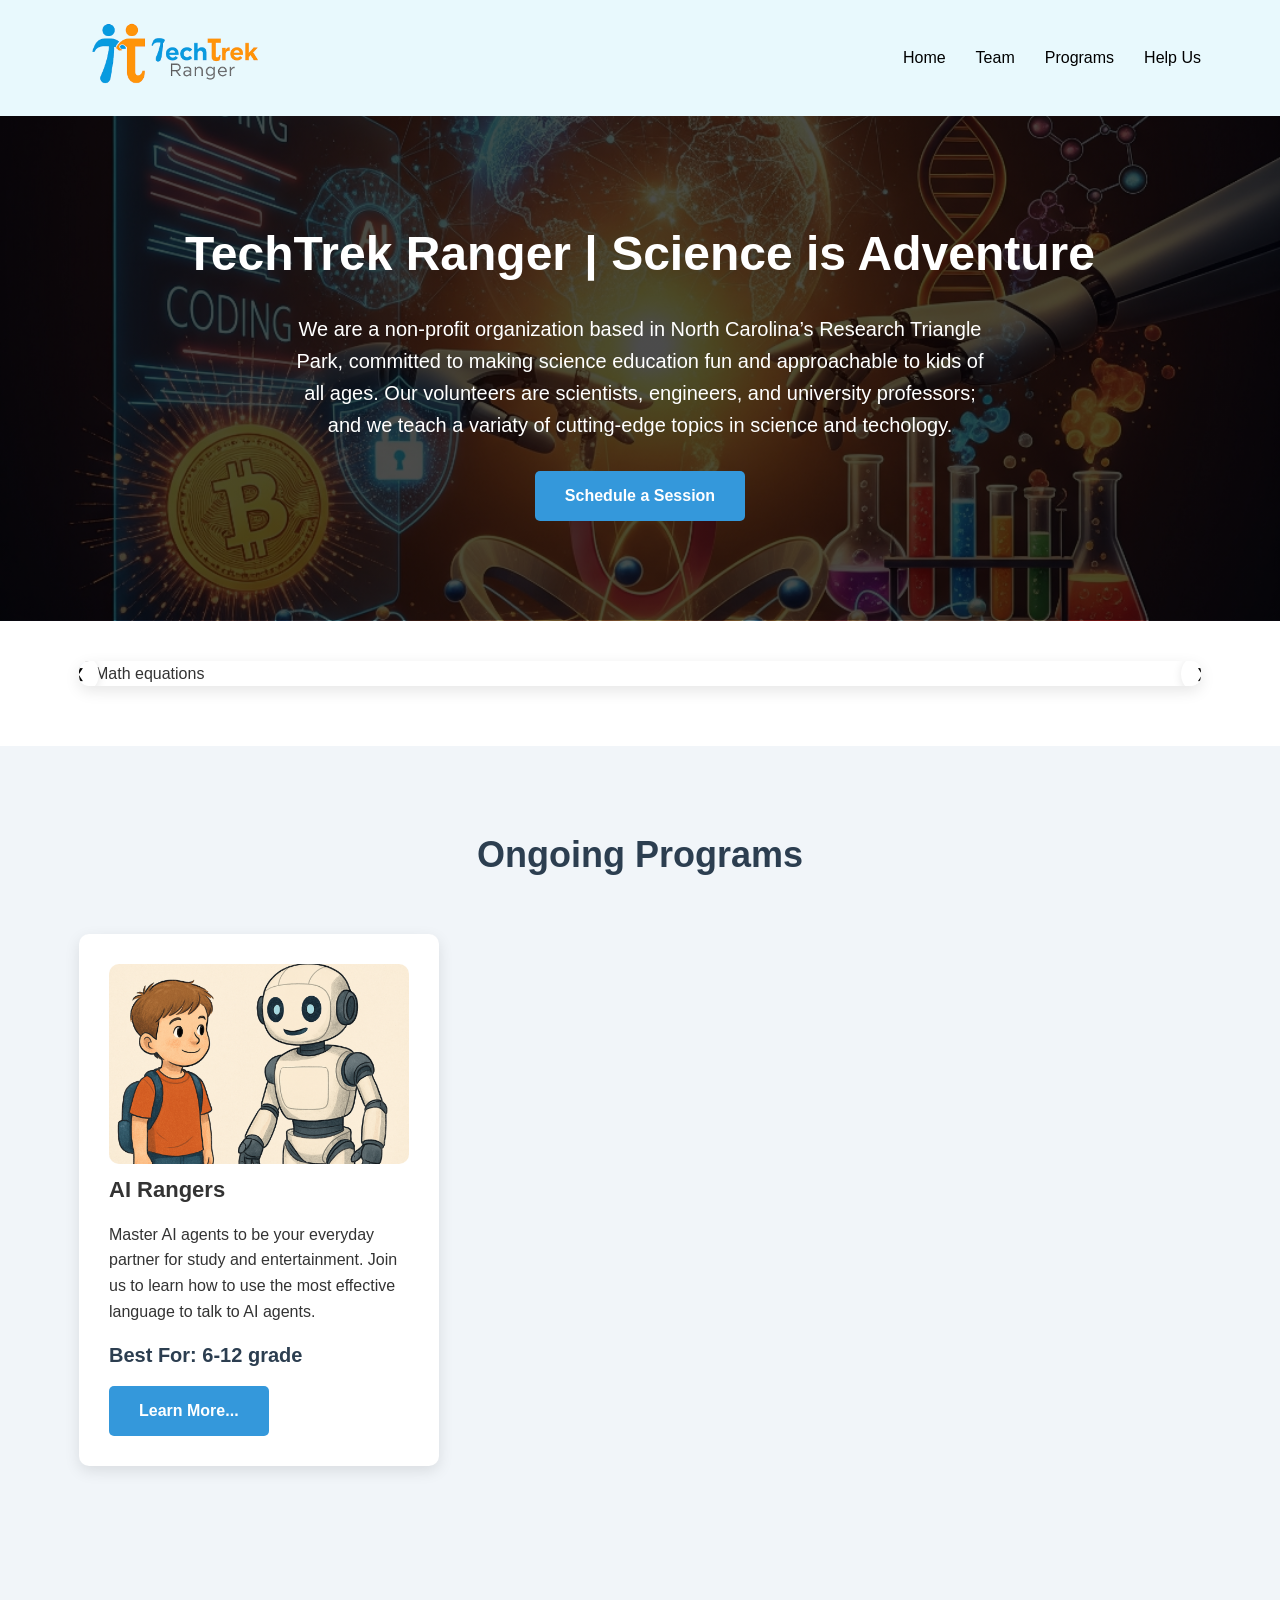
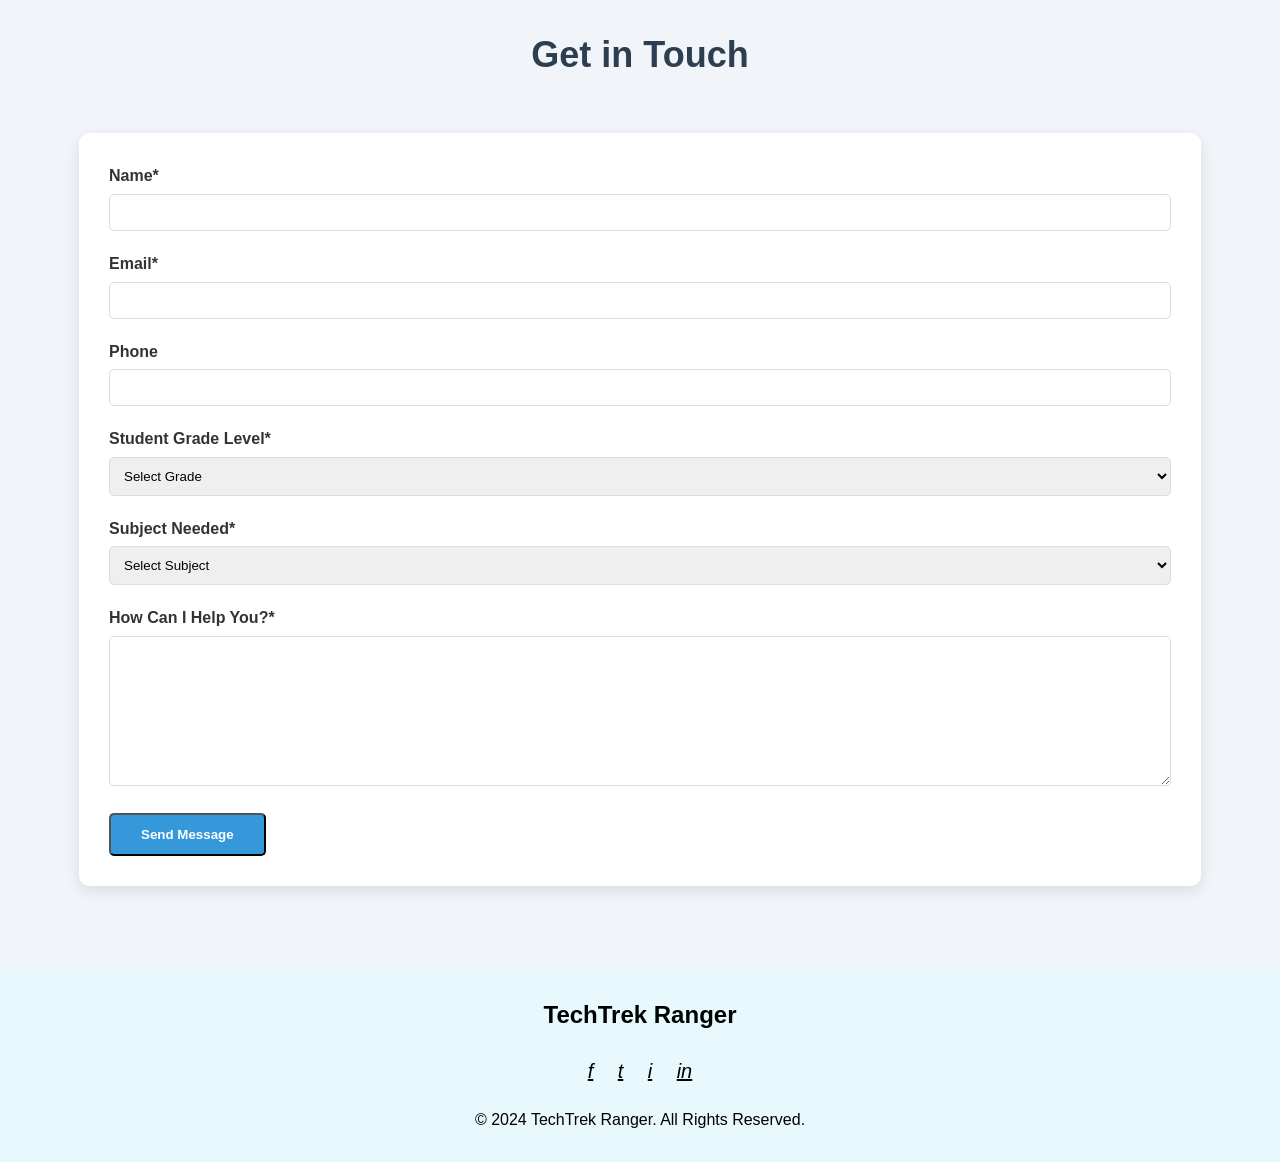
==== commit 96edd720: "08/18/25 nav-bar" ====
--- a/index.html
+++ b/index.html
@@ -72,6 +72,67 @@
         color: #3498db;
       }
 
+      /* Hide the hamburger button on desktop */
+      .menu-toggle {
+        display: none;
+      }
+
+      /* Mobile-First Styling (for screens up to 768px) */
+      @media (max-width: 768px) {
+        .nav-links {
+          display: none; /* Initially hide the links on mobile */
+          flex-direction: column;
+          position: absolute;
+          top: 60px; /* Adjust based on your header's height */
+          left: 0;
+          width: 100%;
+          background-color: #444;
+          padding: 1rem 0;
+          text-align: center;
+          box-shadow: 0 2px 5px rgba(0, 0, 0, 0.2);
+        }
+
+        .nav-links.active {
+          display: flex; /* Show the links when the 'active' class is added */
+        }
+
+        /* Show the hamburger button on mobile */
+        .menu-toggle {
+          display: block;
+          background: none;
+          border: none;
+          cursor: pointer;
+          padding: 0.5rem;
+        }
+
+        .hamburger-icon {
+          display: block;
+          width: 25px;
+          height: 3px;
+          background-color: white;
+          position: relative;
+          transition: all 0.3s ease-in-out;
+        }
+
+        .hamburger-icon::before,
+        .hamburger-icon::after {
+          content: "";
+          position: absolute;
+          width: 100%;
+          height: 3px;
+          background-color: white;
+          transition: all 0.3s ease-in-out;
+        }
+
+        .hamburger-icon::before {
+          transform: translateY(-8px);
+        }
+
+        .hamburger-icon::after {
+          transform: translateY(8px);
+        }
+      }
+
       .section-title {
         text-align: center;
         margin-bottom: 50px;
@@ -82,7 +143,7 @@
       /* Hero Section */
       .hero {
         background: linear-gradient(rgba(0, 0, 0, 0.7), rgba(0, 0, 0, 0.7)),
-          url("https://images.unsplash.com/photo-1635070041078-e363dbe005cb?ixlib=rb-1.2.1&auto=format&fit=crop&w=1350&q=80");
+          url("images/hero.png");
         background-size: cover;
         background-position: center;
         color: white;
@@ -126,7 +187,7 @@
 
       .programs-grid {
         display: grid;
-        grid-template-columns: repeat(auto-fit, minmax(300px, 1fr));
+        grid-template-columns: repeat(auto-fit, 360px);
         gap: 30px;
       }
 
@@ -143,14 +204,27 @@
       }
 
       .program-icon {
-        font-size: 40px;
-        color: #3498db;
-        margin-bottom: 20px;
+        text-align: center;
+      }
+
+      .program-icon img {
+        width: 300px;
+        height: 200px;
+        object-fit: cover;
+        margin-right: 20px;
+        border-radius: 10px;
       }
 
       .program-card h3 {
         font-size: 22px;
         margin-bottom: 15px;
+      }
+
+      .age {
+        font-size: 20px;
+        font-weight: bold;
+        color: #2c3e50;
+        margin: 15px 0;
       }
 
       .price {
@@ -400,17 +474,25 @@
     <!-- Header & Navigation -->
     <header>
       <div class="container">
-        <nav>
+        <nav class="navbar">
           <div class="logo">
             <img src="images/ttranger_full_logo.png" alt="fulllogo" />
           </div>
-          <ul class="nav-links">
+          <button
+            class="menu-toggle"
+            aria-expanded="false"
+            aria-controls="main-navigation"
+          >
+            <span class="hamburger-icon"></span>
+          </button>
+          <ul class="nav-links" id="main-navigation" aria-hidden="true">
             <li><a href="#home">Home</a></li>
             <li><a href="team.html">Team</a></li>
             <li><a href="programs.html">Programs</a></li>
             <li><a href="help.html">Help Us</a></li>
           </ul>
         </nav>
+        <script src="script.js"></script>
       </div>
     </header>
 
@@ -418,7 +500,13 @@
     <section class="hero" id="home">
       <div class="container">
         <h1>TechTrek Ranger | Science is Adventure</h1>
-        <p>TechTrek Ranger is a non-profit organization ***</p>
+        <p>
+          We are a non-profit organization based in North Carolina’s Research
+          Triangle Park, committed to making science education fun and
+          approachable to kids of all ages. Our volunteers are scientists,
+          engineers, and university professors; and we teach a variaty of
+          cutting-edge topics in science and techology.
+        </p>
         <a href="#contact" class="btn">Schedule a Session</a>
       </div>
     </section>
@@ -456,41 +544,24 @@
         <h2 class="section-title">Ongoing Programs</h2>
         <div class="programs-grid">
           <div class="program-card">
-            <div class="program-icon">🧮</div>
-            <h3>Elementary & Middle School Math</h3>
+            <div class="program-icon">
+              <img src="images/ai.png" alt="ai" />
+            </div>
+            <h3>AI Rangers</h3>
             <p>
-              Build strong foundations in arithmetic, fractions, decimals, and
-              pre-algebra concepts.
+              Master AI agents to be your everyday partner for study and
+              entertainment. Join us to learn how to use the most effective
+              language to talk to AI agents.
             </p>
-            <div class="price">$50/hour</div>
-            <a href="#contact" class="btn">Book Now</a>
-          </div>
-          <div class="program-card">
-            <div class="program-icon">✖️</div>
-            <h3>High School Math</h3>
-            <p>
-              Algebra, Geometry, Trigonometry, Pre-Calculus, and Calculus
-              tutoring tailored to your curriculum.
-            </p>
-            <div class="price">$60/hour</div>
-            <a href="#contact" class="btn">Book Now</a>
-          </div>
-          <div class="program-card">
-            <div class="program-icon">🎓</div>
-            <h3>Test Preparation</h3>
-            <p>
-              Comprehensive prep for SAT, ACT, GRE, and other standardized math
-              tests with proven strategies.
-            </p>
-            <div class="price">$70/hour</div>
-            <a href="#contact" class="btn">Book Now</a>
+            <div class="age">Best For: 6-12 grade</div>
+            <a href="#contact" class="btn">Learn More...</a>
           </div>
         </div>
       </div>
     </section>
 
     <!-- Testimonials Section -->
-    <section class="testimonials">
+    <!-- <section class="testimonials">
       <div class="container">
         <h2 class="section-title">What Parents and Students Say</h2>
 
@@ -697,7 +768,7 @@
           updateTestimonials();
         };
       });
-    </script>
+    </script> -->
 
     <!-- Contact Section -->
     <section class="contact" id="contact">
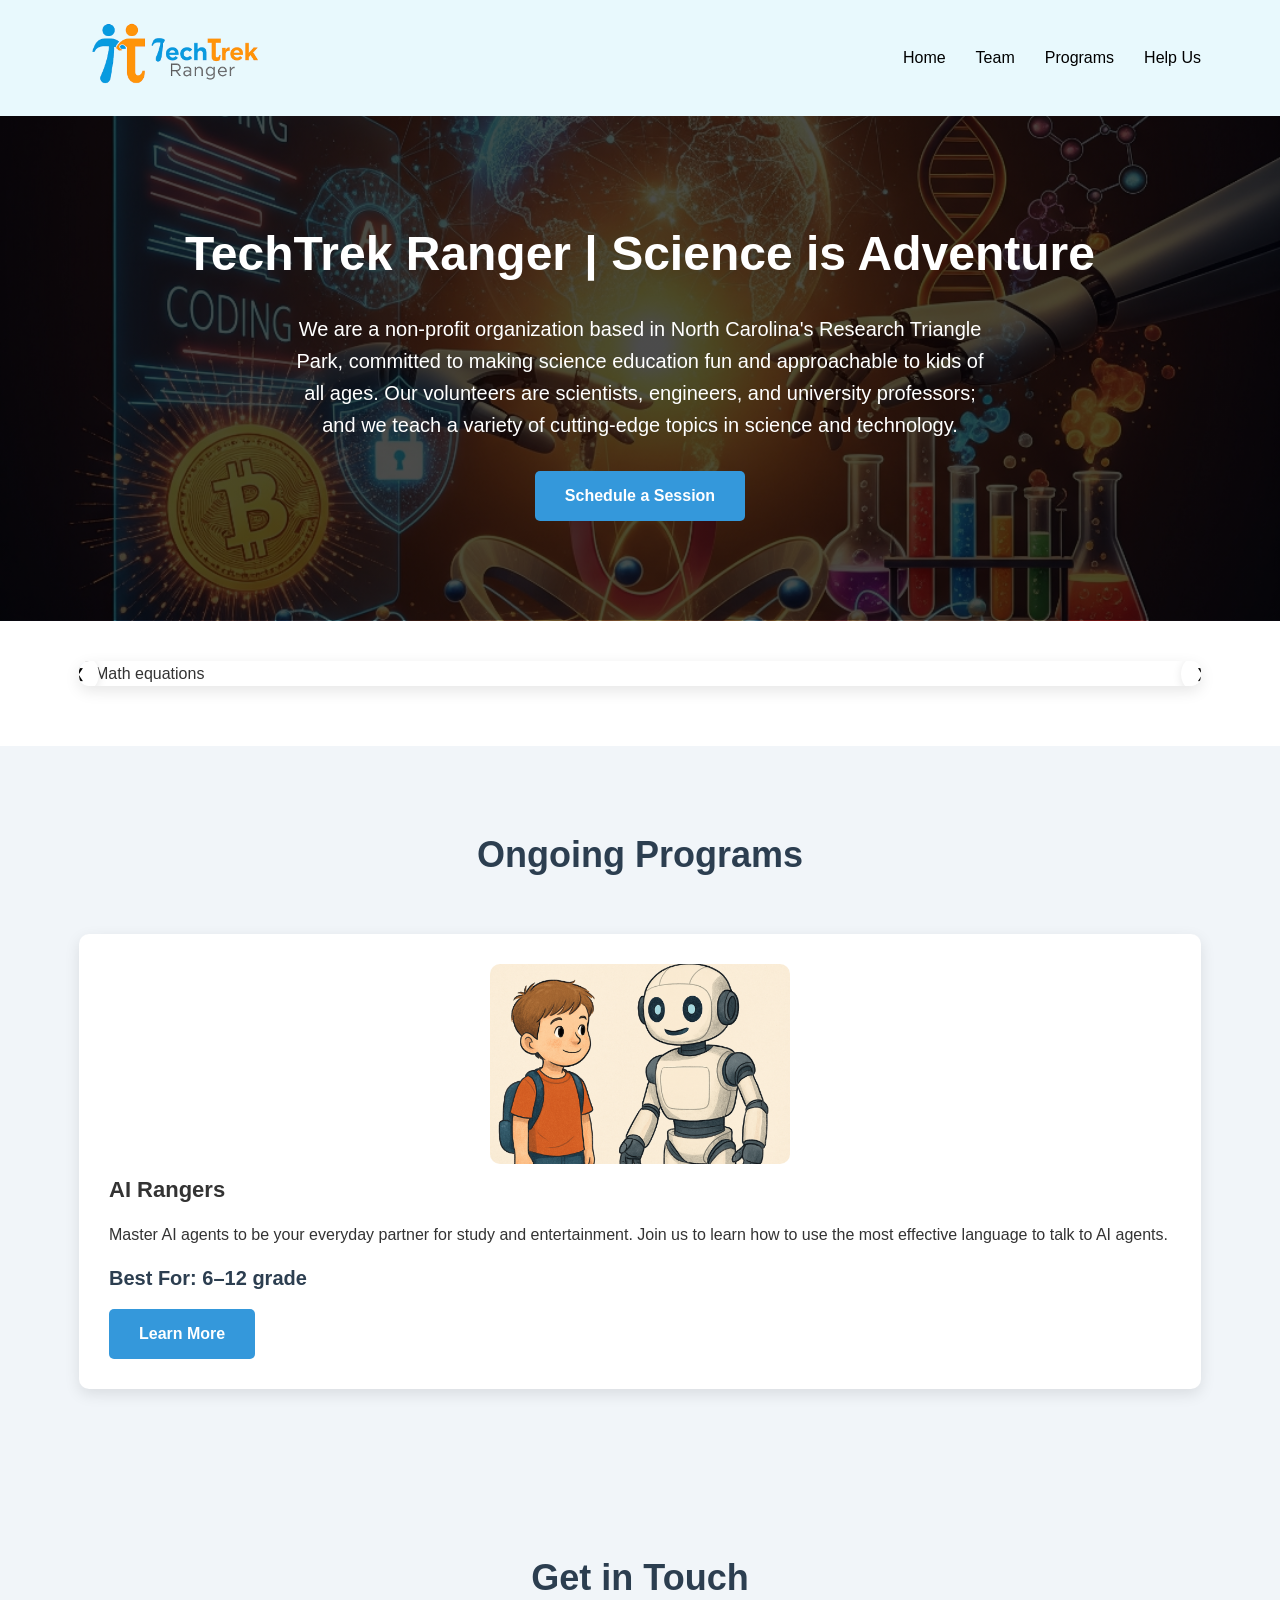
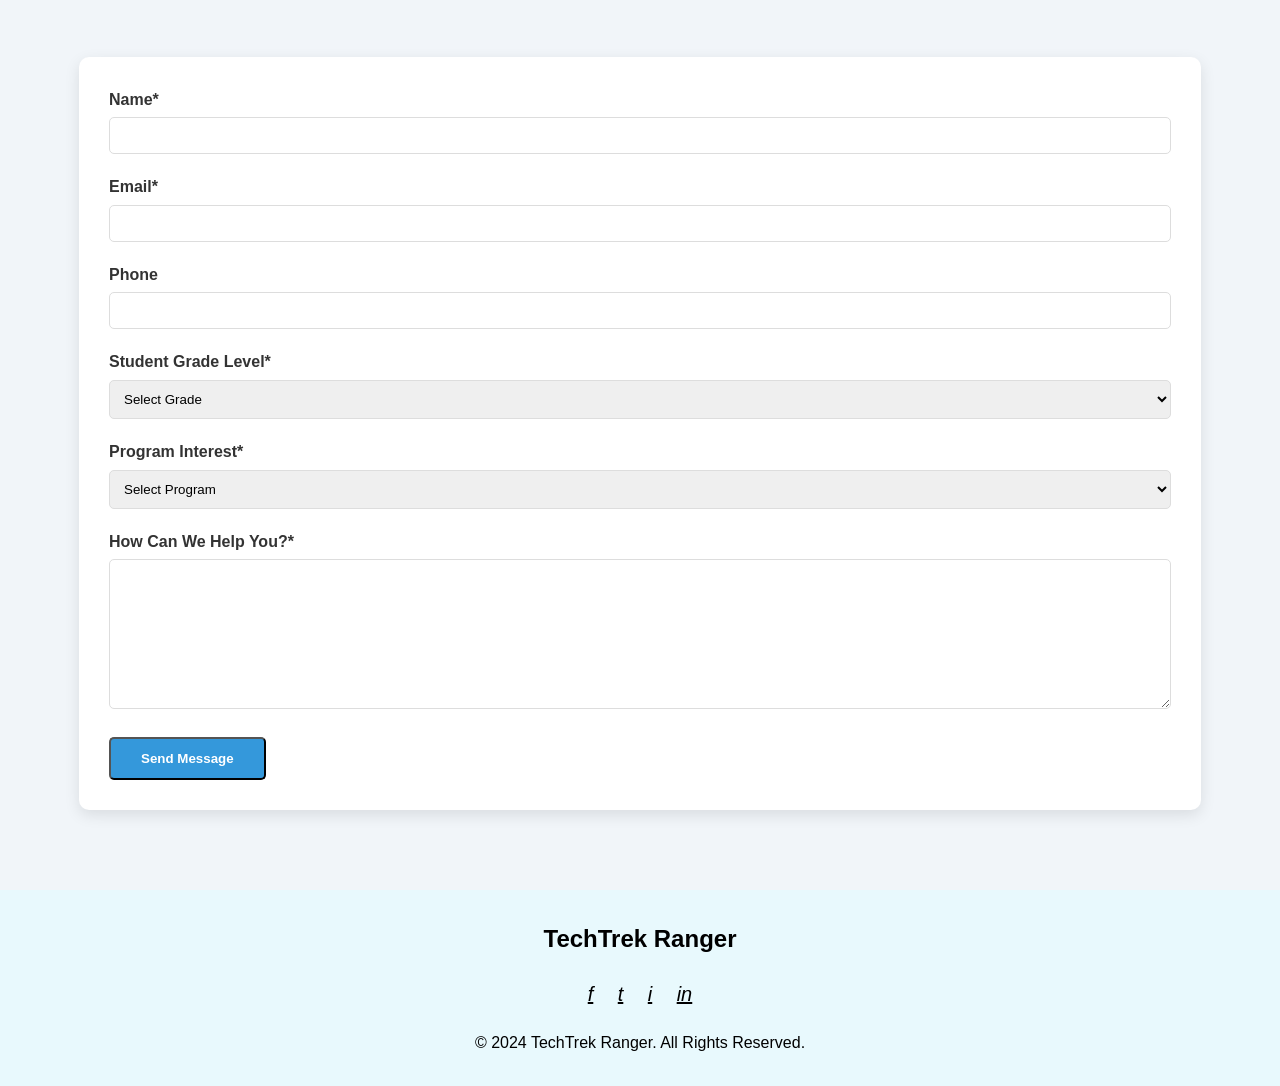
==== commit 0d839516: "refactor: extract shared CSS, fix bugs, and improve mobile responsiveness - Extract ~130 lines of du" ====
--- a/index.html
+++ b/index.html
@@ -5,469 +5,7 @@
     <meta name="viewport" content="width=device-width, initial-scale=1.0" />
     <title>TechTrek Ranger</title>
     <link rel="icon" type="image/png" href="images/ttranger_half_logo.png" />
-    <style>
-      /* Basic Reset & Global Styles */
-      * {
-        margin: 0;
-        padding: 0;
-        box-sizing: border-box;
-        font-family: "Arial", sans-serif;
-      }
-
-      body {
-        line-height: 1.6;
-        color: #333;
-        background-color: #f9f9f9;
-      }
-
-      .container {
-        width: 90%;
-        max-width: 1200px;
-        margin: 0 auto;
-        padding: 0 15px;
-      }
-
-      header {
-        background-color: #e8f9fd;
-        color: white;
-        padding: 20px 0;
-        position: sticky;
-        top: 0;
-        z-index: 100;
-      }
-
-      nav {
-        display: flex;
-        justify-content: space-between;
-        align-items: center;
-      }
-
-      .logo {
-        font-size: 24px;
-        font-weight: bold;
-      }
-
-      .logo img {
-        height: 65px;
-        /* Adjust as needed */
-        margin-left: 10px;
-      }
-
-      .nav-links {
-        display: flex;
-        list-style: none;
-      }
-
-      .nav-links li {
-        margin-left: 30px;
-      }
-
-      .nav-links a {
-        color: #000000;
-        text-decoration: none;
-        transition: color 0.3s;
-      }
-
-      .nav-links a:hover {
-        color: #3498db;
-      }
-
-      /* Hide the hamburger button on desktop */
-      .menu-toggle {
-        display: none;
-      }
-
-      /* Mobile-First Styling (for screens up to 768px) */
-      @media (max-width: 768px) {
-        .nav-links {
-          display: none; /* Initially hide the links on mobile */
-          flex-direction: column;
-          position: absolute;
-          top: 60px; /* Adjust based on your header's height */
-          left: 0;
-          width: 100%;
-          background-color: #444;
-          padding: 1rem 0;
-          text-align: center;
-          box-shadow: 0 2px 5px rgba(0, 0, 0, 0.2);
-        }
-
-        .nav-links.active {
-          display: flex; /* Show the links when the 'active' class is added */
-        }
-
-        /* Show the hamburger button on mobile */
-        .menu-toggle {
-          display: block;
-          background: none;
-          border: none;
-          cursor: pointer;
-          padding: 0.5rem;
-        }
-
-        .hamburger-icon {
-          display: block;
-          width: 25px;
-          height: 3px;
-          background-color: white;
-          position: relative;
-          transition: all 0.3s ease-in-out;
-        }
-
-        .hamburger-icon::before,
-        .hamburger-icon::after {
-          content: "";
-          position: absolute;
-          width: 100%;
-          height: 3px;
-          background-color: white;
-          transition: all 0.3s ease-in-out;
-        }
-
-        .hamburger-icon::before {
-          transform: translateY(-8px);
-        }
-
-        .hamburger-icon::after {
-          transform: translateY(8px);
-        }
-      }
-
-      .section-title {
-        text-align: center;
-        margin-bottom: 50px;
-        font-size: 36px;
-        color: #2c3e50;
-      }
-
-      /* Hero Section */
-      .hero {
-        background: linear-gradient(rgba(0, 0, 0, 0.7), rgba(0, 0, 0, 0.7)),
-          url("images/hero.png");
-        background-size: cover;
-        background-position: center;
-        color: white;
-        text-align: center;
-        padding: 100px 0;
-      }
-
-      .hero h1 {
-        font-size: 48px;
-        margin-bottom: 20px;
-      }
-
-      .hero p {
-        font-size: 20px;
-        margin-bottom: 30px;
-        max-width: 700px;
-        margin-left: auto;
-        margin-right: auto;
-      }
-
-      .btn {
-        display: inline-block;
-        background-color: #3498db;
-        color: white;
-        padding: 12px 30px;
-        border-radius: 5px;
-        text-decoration: none;
-        font-weight: bold;
-        transition: background-color 0.3s;
-      }
-
-      .btn:hover {
-        background-color: #2980b9;
-      }
-
-      /* programs Section */
-      .programs {
-        padding: 80px 0;
-        background-color: #f1f5f9;
-      }
-
-      .programs-grid {
-        display: grid;
-        grid-template-columns: repeat(auto-fit, 360px);
-        gap: 30px;
-      }
-
-      .program-card {
-        background-color: white;
-        border-radius: 10px;
-        padding: 30px;
-        box-shadow: 0 5px 15px rgba(0, 0, 0, 0.1);
-        transition: transform 0.3s;
-      }
-
-      .program-card:hover {
-        transform: translateY(-10px);
-      }
-
-      .program-icon {
-        text-align: center;
-      }
-
-      .program-icon img {
-        width: 300px;
-        height: 200px;
-        object-fit: cover;
-        margin-right: 20px;
-        border-radius: 10px;
-      }
-
-      .program-card h3 {
-        font-size: 22px;
-        margin-bottom: 15px;
-      }
-
-      .age {
-        font-size: 20px;
-        font-weight: bold;
-        color: #2c3e50;
-        margin: 15px 0;
-      }
-
-      .price {
-        font-size: 24px;
-        font-weight: bold;
-        color: #2c3e50;
-        margin: 15px 0;
-      }
-
-      /* Contact Section */
-      .contact {
-        padding: 80px 0;
-        background-color: #f1f5f9;
-      }
-
-      .contact-container {
-        display: flex;
-        gap: 40px;
-      }
-
-      .contact-info {
-        flex: 1;
-      }
-
-      .contact-info h3 {
-        font-size: 24px;
-        margin-bottom: 20px;
-        color: #3498db;
-      }
-
-      .contact-info p {
-        margin-bottom: 15px;
-      }
-
-      .contact-form {
-        flex: 1;
-        background-color: white;
-        padding: 30px;
-        border-radius: 10px;
-        box-shadow: 0 5px 15px rgba(0, 0, 0, 0.1);
-      }
-
-      .form-group {
-        margin-bottom: 20px;
-      }
-
-      .form-group label {
-        display: block;
-        margin-bottom: 5px;
-        font-weight: bold;
-      }
-
-      .form-group input,
-      .form-group textarea,
-      .form-group select {
-        width: 100%;
-        padding: 10px;
-        border: 1px solid #ddd;
-        border-radius: 5px;
-      }
-
-      .form-group textarea {
-        height: 150px;
-      }
-
-      /* Footer */
-      footer {
-        background-color: #e8f9fd;
-        color: #000000;
-        text-align: center;
-        padding: 30px 0;
-      }
-
-      .social-links {
-        margin: 20px 0;
-      }
-
-      .social-links a {
-        color: #000000;
-        margin: 0 10px;
-        font-size: 20px;
-        transition: color 0.3s;
-      }
-
-      .social-links a:hover {
-        color: #3498db;
-      }
-
-      /* Theme Gallery Section */
-      .theme-gallery {
-        padding: 40px 0;
-        background-color: white;
-      }
-
-      .gallery-wrapper {
-        position: relative;
-        border-radius: 10px;
-        overflow: hidden;
-        box-shadow: 0 5px 15px rgba(0, 0, 0, 0.1);
-      }
-
-      .gallery-track {
-        display: flex;
-        transition: transform 0.5s ease;
-      }
-
-      .gallery-slide {
-        min-width: 100%;
-        position: relative;
-      }
-
-      .gallery-img {
-        width: 100%;
-        height: 400px;
-        object-fit: cover;
-      }
-
-      /* Testimonials Section */
-      .testimonials {
-        padding: 80px 0;
-        background-color: #f1f5f9;
-      }
-
-      .testimonials-wrapper {
-        position: relative;
-        overflow: hidden;
-      }
-
-      .testimonials-track {
-        display: flex;
-        transition: transform 0.5s ease;
-        padding: 10px 0;
-      }
-
-      .testimonial-card {
-        flex: 0 0 calc(33.333% - 20px);
-        margin: 0 10px;
-        background-color: white;
-        border-radius: 10px;
-        padding: 30px;
-        box-shadow: 0 5px 15px rgba(0, 0, 0, 0.1);
-        transition: transform 0.3s;
-        min-height: 300px;
-        display: flex;
-        flex-direction: column;
-      }
-
-      .testimonial-card:hover {
-        transform: translateY(-5px);
-      }
-
-      .testimonial-text {
-        flex-grow: 1;
-        font-style: italic;
-        margin-bottom: 20px;
-        position: relative;
-        padding-left: 20px;
-      }
-
-      .testimonial-text::before {
-        content: '"';
-        font-size: 60px;
-        color: #3498db;
-        opacity: 0.2;
-        position: absolute;
-        top: -20px;
-        left: -10px;
-      }
-
-      .testimonial-author {
-        font-weight: bold;
-        color: #2c3e50;
-        margin-top: auto;
-      }
-
-      .testimonial-rating {
-        color: #f39c12;
-        margin: 10px 0;
-        font-size: 18px;
-      }
-
-      /* Shared Carousel Styles */
-      .carousel-nav {
-        text-align: center;
-        margin-top: 20px;
-      }
-
-      .carousel-dot {
-        display: inline-block;
-        width: 12px;
-        height: 12px;
-        background-color: #bdc3c7;
-        border-radius: 50%;
-        margin: 0 5px;
-        cursor: pointer;
-        transition: background-color 0.3s;
-      }
-
-      .carousel-dot.active {
-        background-color: #3498db;
-      }
-
-      .carousel-arrow {
-        position: absolute;
-        top: 50%;
-        transform: translateY(-50%);
-        width: 40px;
-        height: 40px;
-        background-color: white;
-        border-radius: 50%;
-        display: flex;
-        align-items: center;
-        justify-content: center;
-        box-shadow: 0 2px 10px rgba(0, 0, 0, 0.1);
-        cursor: pointer;
-        z-index: 10;
-        border: none;
-      }
-
-      .carousel-arrow.prev {
-        left: -20px;
-      }
-
-      .carousel-arrow.next {
-        right: -20px;
-      }
-
-      @media (max-width: 992px) {
-        .testimonial-card {
-          flex: 0 0 calc(50% - 20px);
-        }
-      }
-
-      @media (max-width: 768px) {
-        .testimonial-card {
-          flex: 0 0 calc(100% - 20px);
-        }
-
-        .carousel-arrow {
-          display: none;
-        }
-      }
-    </style>
+    <link rel="stylesheet" href="styles.css" />
   </head>
 
   <body>
@@ -476,13 +14,9 @@
       <div class="container">
         <nav class="navbar">
           <div class="logo">
-            <img src="images/ttranger_full_logo.png" alt="fulllogo" />
+            <img src="images/ttranger_full_logo.png" alt="TechTrek Ranger logo" />
           </div>
-          <button
-            class="menu-toggle"
-            aria-expanded="false"
-            aria-controls="main-navigation"
-          >
+          <button class="menu-toggle" aria-expanded="false" aria-controls="main-navigation">
             <span class="hamburger-icon"></span>
           </button>
           <ul class="nav-links" id="main-navigation" aria-hidden="true">
@@ -492,7 +26,6 @@
             <li><a href="help.html">Help Us</a></li>
           </ul>
         </nav>
-        <script src="script.js"></script>
       </div>
     </header>
 
@@ -501,11 +34,11 @@
       <div class="container">
         <h1>TechTrek Ranger | Science is Adventure</h1>
         <p>
-          We are a non-profit organization based in North Carolina’s Research
+          We are a non-profit organization based in North Carolina's Research
           Triangle Park, committed to making science education fun and
           approachable to kids of all ages. Our volunteers are scientists,
-          engineers, and university professors; and we teach a variaty of
-          cutting-edge topics in science and techology.
+          engineers, and university professors; and we teach a variety of
+          cutting-edge topics in science and technology.
         </p>
         <a href="#contact" class="btn">Schedule a Session</a>
       </div>
@@ -515,9 +48,7 @@
     <section class="theme-gallery">
       <div class="container">
         <div class="gallery-wrapper">
-          <button class="carousel-arrow prev" onclick="prevGallerySlide()">
-            ❮
-          </button>
+          <button class="carousel-arrow prev" onclick="prevGallerySlide()">❮</button>
 
           <div class="gallery-track" id="galleryTrack">
             <div class="gallery-slide">
@@ -527,25 +58,22 @@
                 class="gallery-img"
               />
             </div>
-            <!-- Additional slides -->
           </div>
 
-          <button class="carousel-arrow next" onclick="nextGallerySlide()">
-            ❯
-          </button>
+          <button class="carousel-arrow next" onclick="nextGallerySlide()">❯</button>
         </div>
         <div class="carousel-nav" id="galleryNav"></div>
       </div>
     </section>
 
-    <!-- programs Section -->
+    <!-- Programs Section -->
     <section class="programs" id="programs">
       <div class="container">
         <h2 class="section-title">Ongoing Programs</h2>
         <div class="programs-grid">
           <div class="program-card">
             <div class="program-icon">
-              <img src="images/ai.png" alt="ai" />
+              <img src="images/ai.png" alt="AI Rangers program" />
             </div>
             <h3>AI Rangers</h3>
             <p>
@@ -553,222 +81,12 @@
               entertainment. Join us to learn how to use the most effective
               language to talk to AI agents.
             </p>
-            <div class="age">Best For: 6-12 grade</div>
-            <a href="#contact" class="btn">Learn More...</a>
+            <div class="age">Best For: 6–12 grade</div>
+            <a href="#contact" class="btn">Learn More</a>
           </div>
         </div>
       </div>
     </section>
-
-    <!-- Testimonials Section -->
-    <!-- <section class="testimonials">
-      <div class="container">
-        <h2 class="section-title">What Parents and Students Say</h2>
-
-        <div class="testimonials-wrapper">
-          <button class="carousel-arrow prev" onclick="prevTestimonialSlide()">
-            ❮
-          </button>
-
-          <div class="testimonials-track" id="testimonialsTrack">
-            <div class="testimonial-card">
-              <div class="testimonial-text">
-                I went from failing Algebra to getting a B+ in just two months!
-              </div>
-              <div class="testimonial-rating">★★★★★</div>
-              <div class="testimonial-author">- Sarah J.</div>
-            </div>
-            <div class="testimonial-card">
-              <div class="testimonial-text">
-                I went from failing Algebra to getting a B+ in just two months!
-              </div>
-              <div class="testimonial-rating">★★★★★</div>
-              <div class="testimonial-author">- Sarah J.</div>
-            </div>
-            <div class="testimonial-card">
-              <div class="testimonial-text">
-                I went from failing Algebra to getting a B+ in just two months!
-              </div>
-              <div class="testimonial-rating">★★★★★</div>
-              <div class="testimonial-author">- Sarah J.</div>
-            </div>
-            <div class="testimonial-card">
-              <div class="testimonial-text">
-                I went from failing Algebra to getting a B+ in just two months!
-              </div>
-              <div class="testimonial-rating">★★★★★</div>
-              <div class="testimonial-author">- Sarah J.</div>
-            </div>
-            <div class="testimonial-card">
-              <div class="testimonial-text">
-                I went from failing Algebra to getting a B+ in just two months!
-              </div>
-              <div class="testimonial-rating">★★★★★</div>
-              <div class="testimonial-author">- Sarah J.</div>
-            </div>
-          </div>
-
-          <button class="carousel-arrow next" onclick="nextTestimonialSlide()">
-            ❯
-          </button>
-        </div>
-        <div class="carousel-nav" id="testimonialsNav"></div>
-      </div>
-    </section>
-
-    <script>
-      // Initialize both carousels with proper containment
-      document.addEventListener("DOMContentLoaded", function () {
-        // Gallery Carousel
-        const galleryTrack = document.getElementById("galleryTrack");
-        const gallerySlides = document.querySelectorAll(".gallery-slide");
-        let galleryIndex = 0;
-
-        // Testimonials Carousel
-        const testimonialsTrack = document.getElementById("testimonialsTrack");
-        const testimonialCards = document.querySelectorAll(".testimonial-card");
-        let testimonialIndex = 0;
-        let cardsPerView =
-          window.innerWidth < 768 ? 1 : window.innerWidth < 992 ? 2 : 3;
-
-        // Initialize both carousels
-        initCarousels();
-
-        function initCarousels() {
-          // Set up gallery
-          setupCarousel(
-            galleryTrack,
-            gallerySlides,
-            "galleryNav",
-            () => (galleryIndex = (galleryIndex + 1) % gallerySlides.length),
-            "gallery"
-          );
-
-          // Set up testimonials
-          setupCarousel(
-            testimonialsTrack,
-            testimonialCards,
-            "testimonialsNav",
-            () => {
-              if (testimonialIndex < testimonialCards.length - cardsPerView) {
-                testimonialIndex++;
-              } else {
-                testimonialIndex = 0;
-              }
-            },
-            "testimonials"
-          );
-
-          // Handle responsive changes
-          window.addEventListener("resize", function () {
-            const newCardsPerView =
-              window.innerWidth < 768 ? 1 : window.innerWidth < 992 ? 2 : 3;
-            if (newCardsPerView !== cardsPerView) {
-              cardsPerView = newCardsPerView;
-              testimonialIndex = 0;
-              updateTestimonials();
-            }
-          });
-        }
-
-        function setupCarousel(track, items, navId, nextFn, type) {
-          // Create dots
-          const dotCount =
-            type === "gallery"
-              ? items.length
-              : Math.ceil(items.length / cardsPerView);
-          const nav = document.getElementById(navId);
-          nav.innerHTML = "";
-
-          for (let i = 0; i < dotCount; i++) {
-            const dot = document.createElement("span");
-            dot.classList.add("carousel-dot");
-            if (i === 0) dot.classList.add("active");
-            dot.addEventListener("click", () => {
-              if (type === "gallery") {
-                galleryIndex = i;
-                updateGallery();
-              } else {
-                testimonialIndex = i * cardsPerView;
-                updateTestimonials();
-              }
-            });
-            nav.appendChild(dot);
-          }
-
-          // Start auto-scroll
-          let interval = setInterval(() => {
-            nextFn();
-            if (type === "gallery") updateGallery();
-            else updateTestimonials();
-          }, 5000);
-
-          // Pause on hover
-          track.addEventListener("mouseenter", () => clearInterval(interval));
-          track.addEventListener("mouseleave", () => {
-            interval = setInterval(() => {
-              nextFn();
-              if (type === "gallery") updateGallery();
-              else updateTestimonials();
-            }, 5000);
-          });
-        }
-
-        function updateGallery() {
-          galleryTrack.style.transform = `translateX(-${galleryIndex * 100}%)`;
-          updateDots("galleryNav", galleryIndex);
-        }
-
-        function updateTestimonials() {
-          const cardWidth = testimonialCards[0].offsetWidth + 20;
-          testimonialsTrack.style.transform = `translateX(-${
-            testimonialIndex * cardWidth
-          }px)`;
-          updateDots(
-            "testimonialsNav",
-            Math.floor(testimonialIndex / cardsPerView)
-          );
-        }
-
-        function updateDots(navId, activeIndex) {
-          document
-            .querySelectorAll(`#${navId} .carousel-dot`)
-            .forEach((dot, index) => {
-              dot.classList.toggle("active", index === activeIndex);
-            });
-        }
-
-        // Expose navigation functions
-        window.nextGallerySlide = () => {
-          galleryIndex = (galleryIndex + 1) % gallerySlides.length;
-          updateGallery();
-        };
-
-        window.prevGallerySlide = () => {
-          galleryIndex =
-            (galleryIndex - 1 + gallerySlides.length) % gallerySlides.length;
-          updateGallery();
-        };
-
-        window.nextTestimonialSlide = () => {
-          if (testimonialIndex < testimonialCards.length - cardsPerView) {
-            testimonialIndex++;
-          } else {
-            testimonialIndex = 0;
-          }
-          updateTestimonials();
-        };
-
-        window.prevTestimonialSlide = () => {
-          if (testimonialIndex > 0) {
-            testimonialIndex--;
-          } else {
-            testimonialIndex = testimonialCards.length - cardsPerView;
-          }
-          updateTestimonials();
-        };
-      });
-    </script> -->
 
     <!-- Contact Section -->
     <section class="contact" id="contact">
@@ -777,7 +95,7 @@
         <div class="contact-container">
           <div class="contact-form">
             <form
-              id="ContactForm"
+              id="contactForm"
               action="https://formspree.io/f/xnnpbybd"
               method="POST"
             >
@@ -808,24 +126,18 @@
                 <div id="gradeError" class="form-error"></div>
               </div>
               <div class="form-group">
-                <label for="subject">Subject Needed*</label>
+                <label for="subject">Program Interest*</label>
                 <select id="subject" name="subject" required>
-                  <option value="">Select Subject</option>
-                  <option value="elementary">Elementary Math</option>
-                  <option value="middle">Middle School Math</option>
-                  <option value="algebra">Algebra</option>
-                  <option value="geometry">Geometry</option>
-                  <option value="trigonometry">Trigonometry</option>
-                  <option value="precalc">Pre-Calculus</option>
-                  <option value="calculus">Calculus</option>
-                  <option value="sat">SAT Prep</option>
-                  <option value="act">ACT Prep</option>
+                  <option value="">Select Program</option>
+                  <option value="ai">AI Rangers</option>
+                  <option value="hacker">Hacker Rangers</option>
+                  <option value="quantum">Quantum Rangers</option>
                   <option value="other">Other</option>
                 </select>
                 <div id="subjectError" class="form-error"></div>
               </div>
               <div class="form-group">
-                <label for="message">How Can I Help You?*</label>
+                <label for="message">How Can We Help You?*</label>
                 <textarea id="message" name="message" required></textarea>
                 <div id="messageError" class="form-error"></div>
               </div>
@@ -835,103 +147,21 @@
         </div>
       </div>
     </section>
-    <script>
-      document
-        .getElementById("tutorContactForm")
-        .addEventListener("submit", function (e) {
-          e.preventDefault();
-
-          // Clear previous errors
-          document
-            .querySelectorAll(".form-error")
-            .forEach((el) => (el.textContent = ""));
-
-          // Validate form
-          let isValid = true;
-          const name = document.getElementById("name").value.trim();
-          const email = document.getElementById("email").value.trim();
-          const studentGrade = document.getElementById("student_grade").value;
-          const subject = document.getElementById("subject").value;
-          const message = document.getElementById("message").value.trim();
-
-          if (name === "") {
-            document.getElementById("nameError").textContent =
-              "Please enter your name";
-            isValid = false;
-          }
-
-          if (email === "") {
-            document.getElementById("emailError").textContent =
-              "Please enter your email";
-            isValid = false;
-          } else if (!/^[^\s@]+@[^\s@]+\.[^\s@]+$/.test(email)) {
-            document.getElementById("emailError").textContent =
-              "Please enter a valid email";
-            isValid = false;
-          }
-
-          if (studentGrade === "") {
-            document.getElementById("gradeError").textContent =
-              "Please select grade level";
-            isValid = false;
-          }
-
-          if (subject === "") {
-            document.getElementById("subjectError").textContent =
-              "Please select a subject";
-            isValid = false;
-          }
-
-          if (message === "") {
-            document.getElementById("messageError").textContent =
-              "Please enter your message";
-            isValid = false;
-          }
-
-          if (isValid) {
-            // In a real implementation, you would send the form data to a server here
-            // For demonstration, we'll just show the confirmation message
-
-            // Simulate form submission
-            setTimeout(() => {
-              document.getElementById("formConfirmation").style.display =
-                "block";
-              document.getElementById("tutorContactForm").reset();
-
-              // Hide confirmation after 5 seconds
-              setTimeout(() => {
-                document.getElementById("formConfirmation").style.display =
-                  "none";
-              }, 5000);
-            }, 1000);
-
-            // For actual implementation, you would use:
-            // fetch('your-server-endpoint', {
-            //     method: 'POST',
-            //     body: new FormData(this)
-            // })
-            // .then(response => response.json())
-            // .then(data => {
-            //     document.getElementById('formConfirmation').style.display = 'block';
-            //     this.reset();
-            // })
-            // .catch(error => console.error('Error:', error));
-          }
-        });
-    </script>
 
     <!-- Footer -->
     <footer>
       <div class="container">
         <div class="logo">TechTrek Ranger</div>
         <div class="social-links">
-          <a href="#"><i class="fab fa-facebook">f</i></a>
-          <a href="#"><i class="fab fa-twitter">t</i></a>
-          <a href="#"><i class="fab fa-instagram">i</i></a>
-          <a href="#"><i class="fab fa-linkedin">in</i></a>
+          <a href="#" aria-label="Facebook"><i class="fab fa-facebook">f</i></a>
+          <a href="#" aria-label="Twitter"><i class="fab fa-twitter">t</i></a>
+          <a href="#" aria-label="Instagram"><i class="fab fa-instagram">i</i></a>
+          <a href="#" aria-label="LinkedIn"><i class="fab fa-linkedin">in</i></a>
         </div>
         <p>&copy; 2024 TechTrek Ranger. All Rights Reserved.</p>
       </div>
     </footer>
+
+    <script src="script.js"></script>
   </body>
 </html>
--- a/styles.css
+++ b/styles.css
@@ -0,0 +1,580 @@
+/* ===== Reset & Global ===== */
+* {
+  margin: 0;
+  padding: 0;
+  box-sizing: border-box;
+  font-family: "Arial", sans-serif;
+}
+
+body {
+  line-height: 1.6;
+  color: #333;
+  background-color: #f9f9f9;
+}
+
+.container {
+  width: 90%;
+  max-width: 1200px;
+  margin: 0 auto;
+  padding: 0 15px;
+}
+
+/* ===== Header & Navigation ===== */
+header {
+  background-color: #e8f9fd;
+  color: #000;
+  padding: 20px 0;
+  position: sticky;
+  top: 0;
+  z-index: 100;
+}
+
+nav {
+  display: flex;
+  justify-content: space-between;
+  align-items: center;
+}
+
+.logo {
+  font-size: 24px;
+  font-weight: bold;
+}
+
+.logo img {
+  height: 65px;
+  margin-left: 10px;
+}
+
+.nav-links {
+  display: flex;
+  list-style: none;
+}
+
+.nav-links li {
+  margin-left: 30px;
+}
+
+.nav-links a {
+  color: #000;
+  text-decoration: none;
+  transition: color 0.3s;
+}
+
+.nav-links a:hover {
+  color: #3498db;
+}
+
+.menu-toggle {
+  display: none;
+}
+
+/* ===== Mobile Navigation ===== */
+@media (max-width: 768px) {
+  .nav-links {
+    display: none;
+    flex-direction: column;
+    position: absolute;
+    top: 105px;
+    left: 0;
+    width: 100%;
+    background-color: #e8f9fd;
+    padding: 0.5rem 0;
+    text-align: center;
+    box-shadow: 0 4px 8px rgba(0, 0, 0, 0.12);
+    z-index: 99;
+  }
+
+  .nav-links.active {
+    display: flex;
+  }
+
+  .nav-links li {
+    margin-left: 0;
+  }
+
+  .nav-links a {
+    display: block;
+    padding: 14px 20px;
+    font-size: 18px;
+  }
+
+  .menu-toggle {
+    display: block;
+    background: none;
+    border: none;
+    cursor: pointer;
+    padding: 0.5rem;
+  }
+
+  .hamburger-icon {
+    display: block;
+    width: 25px;
+    height: 3px;
+    background-color: #000;
+    position: relative;
+    transition: all 0.3s ease-in-out;
+  }
+
+  .hamburger-icon::before,
+  .hamburger-icon::after {
+    content: "";
+    position: absolute;
+    width: 100%;
+    height: 3px;
+    background-color: #000;
+    transition: all 0.3s ease-in-out;
+  }
+
+  .hamburger-icon::before {
+    transform: translateY(-8px);
+  }
+
+  .hamburger-icon::after {
+    transform: translateY(8px);
+  }
+}
+
+/* ===== Shared Utilities ===== */
+.section-title {
+  text-align: center;
+  margin-bottom: 50px;
+  font-size: 36px;
+  color: #2c3e50;
+}
+
+.btn {
+  display: inline-block;
+  background-color: #3498db;
+  color: white;
+  padding: 12px 30px;
+  border-radius: 5px;
+  text-decoration: none;
+  font-weight: bold;
+  transition: background-color 0.3s;
+}
+
+.btn:hover {
+  background-color: #2980b9;
+}
+
+.page-header {
+  background-color: #3498db;
+  color: white;
+  text-align: center;
+  padding: 60px 0;
+}
+
+.page-header h1 {
+  font-size: 42px;
+  margin-bottom: 20px;
+}
+
+/* ===== Programs ===== */
+.programs {
+  padding: 80px 0;
+  background-color: #f1f5f9;
+}
+
+.programs-grid {
+  display: grid;
+  grid-template-columns: repeat(auto-fit, minmax(300px, 1fr));
+  gap: 30px;
+}
+
+.program-card {
+  background-color: white;
+  border-radius: 10px;
+  padding: 30px;
+  box-shadow: 0 5px 15px rgba(0, 0, 0, 0.1);
+  transition: transform 0.3s;
+}
+
+.program-card:hover {
+  transform: translateY(-10px);
+}
+
+.program-icon {
+  text-align: center;
+}
+
+.program-icon img {
+  width: 300px;
+  height: 200px;
+  object-fit: cover;
+  border-radius: 10px;
+}
+
+.program-card h3 {
+  font-size: 22px;
+  margin-bottom: 15px;
+}
+
+.age {
+  font-size: 20px;
+  font-weight: bold;
+  color: #2c3e50;
+  margin: 15px 0;
+}
+
+/* ===== Footer ===== */
+footer {
+  background-color: #e8f9fd;
+  color: #000;
+  text-align: center;
+  padding: 30px 0;
+}
+
+.social-links {
+  margin: 20px 0;
+}
+
+.social-links a {
+  color: #000;
+  margin: 0 10px;
+  font-size: 20px;
+  transition: color 0.3s;
+}
+
+.social-links a:hover {
+  color: #3498db;
+}
+
+/* ===== Hero (index.html) ===== */
+.hero {
+  background: linear-gradient(rgba(0, 0, 0, 0.7), rgba(0, 0, 0, 0.7)),
+    url("images/hero.png");
+  background-size: cover;
+  background-position: center;
+  color: white;
+  text-align: center;
+  padding: 100px 0;
+}
+
+.hero h1 {
+  font-size: 48px;
+  margin-bottom: 20px;
+}
+
+.hero p {
+  font-size: 20px;
+  margin-bottom: 30px;
+  max-width: 700px;
+  margin-left: auto;
+  margin-right: auto;
+}
+
+/* ===== Gallery Carousel (index.html) ===== */
+.theme-gallery {
+  padding: 40px 0;
+  background-color: white;
+}
+
+.gallery-wrapper {
+  position: relative;
+  border-radius: 10px;
+  overflow: hidden;
+  box-shadow: 0 5px 15px rgba(0, 0, 0, 0.1);
+}
+
+.gallery-track {
+  display: flex;
+  transition: transform 0.5s ease;
+}
+
+.gallery-slide {
+  min-width: 100%;
+  position: relative;
+}
+
+.gallery-img {
+  width: 100%;
+  height: 400px;
+  object-fit: cover;
+}
+
+/* ===== Shared Carousel Controls ===== */
+.carousel-nav {
+  text-align: center;
+  margin-top: 20px;
+}
+
+.carousel-dot {
+  display: inline-block;
+  width: 12px;
+  height: 12px;
+  background-color: #bdc3c7;
+  border-radius: 50%;
+  margin: 0 5px;
+  cursor: pointer;
+  transition: background-color 0.3s;
+}
+
+.carousel-dot.active {
+  background-color: #3498db;
+}
+
+.carousel-arrow {
+  position: absolute;
+  top: 50%;
+  transform: translateY(-50%);
+  width: 40px;
+  height: 40px;
+  background-color: white;
+  border-radius: 50%;
+  display: flex;
+  align-items: center;
+  justify-content: center;
+  box-shadow: 0 2px 10px rgba(0, 0, 0, 0.1);
+  cursor: pointer;
+  z-index: 10;
+  border: none;
+}
+
+.carousel-arrow.prev {
+  left: -20px;
+}
+
+.carousel-arrow.next {
+  right: -20px;
+}
+
+@media (max-width: 768px) {
+  .carousel-arrow {
+    display: none;
+  }
+}
+
+/* ===== Contact Form (index.html) ===== */
+.contact {
+  padding: 80px 0;
+  background-color: #f1f5f9;
+}
+
+.contact-container {
+  display: flex;
+  gap: 40px;
+}
+
+.contact-info {
+  flex: 1;
+}
+
+.contact-info h3 {
+  font-size: 24px;
+  margin-bottom: 20px;
+  color: #3498db;
+}
+
+.contact-info p {
+  margin-bottom: 15px;
+}
+
+.contact-form {
+  flex: 1;
+  background-color: white;
+  padding: 30px;
+  border-radius: 10px;
+  box-shadow: 0 5px 15px rgba(0, 0, 0, 0.1);
+}
+
+.form-group {
+  margin-bottom: 20px;
+}
+
+.form-group label {
+  display: block;
+  margin-bottom: 5px;
+  font-weight: bold;
+}
+
+.form-group input,
+.form-group textarea,
+.form-group select {
+  width: 100%;
+  padding: 10px;
+  border: 1px solid #ddd;
+  border-radius: 5px;
+}
+
+.form-group textarea {
+  height: 150px;
+}
+
+.form-error {
+  color: #e74c3c;
+  font-size: 14px;
+  margin-top: 4px;
+}
+
+/* ===== Team (team.html) ===== */
+.team-section {
+  padding: 80px 0;
+  background-color: white;
+}
+
+.team-member {
+  display: flex;
+  align-items: center;
+  gap: 40px;
+  margin-bottom: 60px;
+}
+
+.team-member:nth-child(even) {
+  flex-direction: row-reverse;
+}
+
+.member-img {
+  flex: 1;
+  border-radius: 10px;
+  overflow: hidden;
+}
+
+.member-img img {
+  width: 100%;
+  height: auto;
+  display: block;
+}
+
+.member-info {
+  flex: 1;
+  min-width: 200px;
+}
+
+.member-info h3 {
+  font-size: 28px;
+  margin-bottom: 15px;
+  color: #3498db;
+}
+
+.member-title {
+  font-size: 18px;
+  color: #7f8c8d;
+  margin-bottom: 20px;
+}
+
+.member-bio {
+  margin-bottom: 20px;
+}
+
+.member-qualifications {
+  margin-top: 30px;
+}
+
+.qualification-item {
+  display: flex;
+  align-items: center;
+  margin-bottom: 15px;
+}
+
+.qualification-icon {
+  font-size: 24px;
+  margin-right: 15px;
+  color: #3498db;
+}
+
+/* ===== Help/Donation (help.html) ===== */
+.donation-layout {
+  display: flex;
+  flex-wrap: wrap;
+  gap: 40px;
+  justify-content: center;
+  align-items: flex-start;
+}
+
+.donation-text {
+  flex: 0 0 30%;
+  min-width: 280px;
+  font-size: 18px;
+  line-height: 1.7;
+}
+
+.donation-text p + p {
+  margin-top: 20px;
+}
+
+.donation-payment {
+  flex: 0 0 65%;
+  min-width: 300px;
+  text-align: center;
+}
+
+/* ===== Mobile: stack layouts ===== */
+@media (max-width: 768px) {
+  .section-title {
+    font-size: 26px;
+    margin-bottom: 30px;
+  }
+
+  .hero {
+    padding: 60px 0;
+  }
+
+  .hero h1 {
+    font-size: 28px;
+    margin-bottom: 16px;
+  }
+
+  .hero p {
+    font-size: 16px;
+  }
+
+  .page-header h1 {
+    font-size: 28px;
+  }
+
+  .programs {
+    padding: 50px 0;
+  }
+
+  .program-icon img {
+    width: 100%;
+    max-width: 300px;
+    height: 180px;
+  }
+
+  /* Team member: constrain photo so it doesn't fill the whole screen */
+  .team-member,
+  .team-member:nth-child(even) {
+    flex-direction: column;
+    align-items: center;
+    gap: 20px;
+  }
+
+  .team-member img {
+    width: 200px;
+    height: 200px;
+    object-fit: cover;
+    border-radius: 50%;
+    flex-shrink: 0;
+  }
+
+  .member-info {
+    text-align: center;
+  }
+
+  .team-section {
+    padding: 50px 0;
+  }
+
+  .contact {
+    padding: 50px 0;
+  }
+
+  .contact-container {
+    flex-direction: column;
+  }
+
+  .contact-form {
+    padding: 20px;
+  }
+
+  .donation-layout {
+    flex-direction: column;
+  }
+
+  .donation-text,
+  .donation-payment {
+    flex: none;
+    width: 100%;
+  }
+}
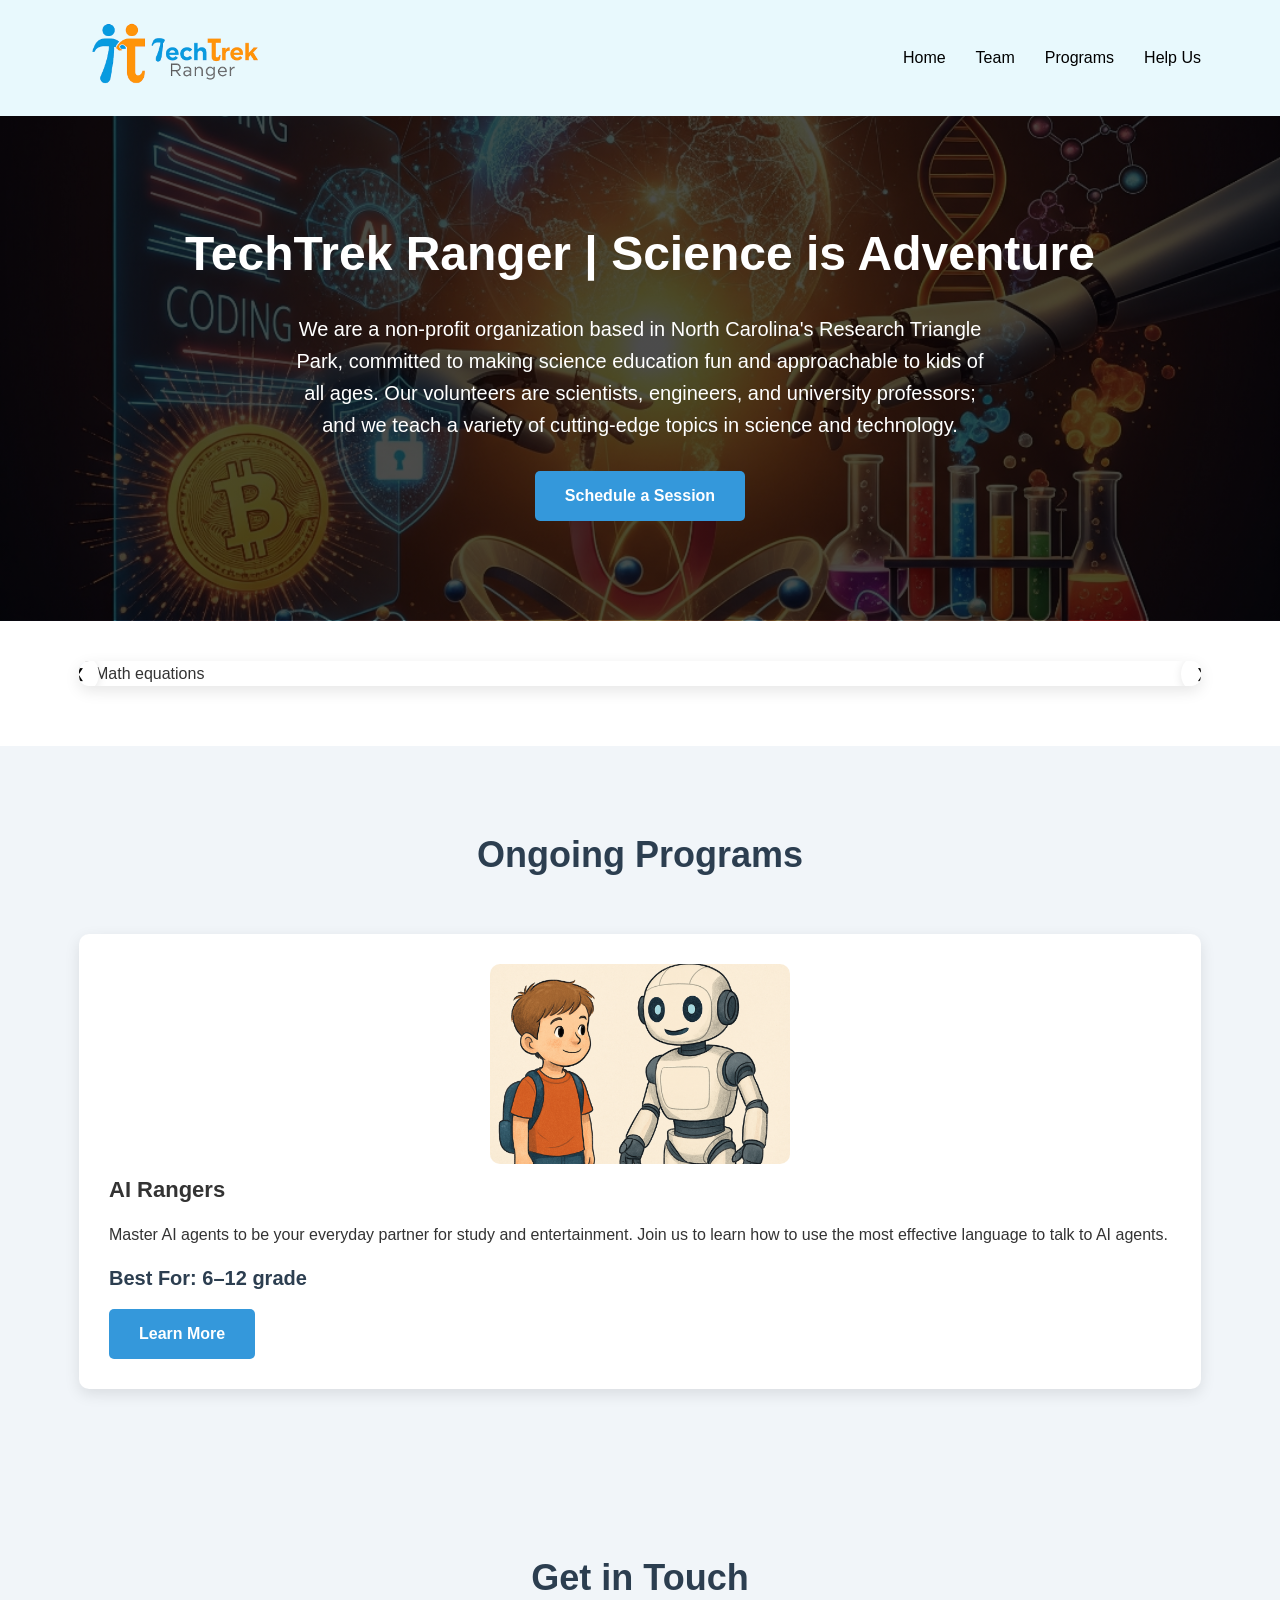
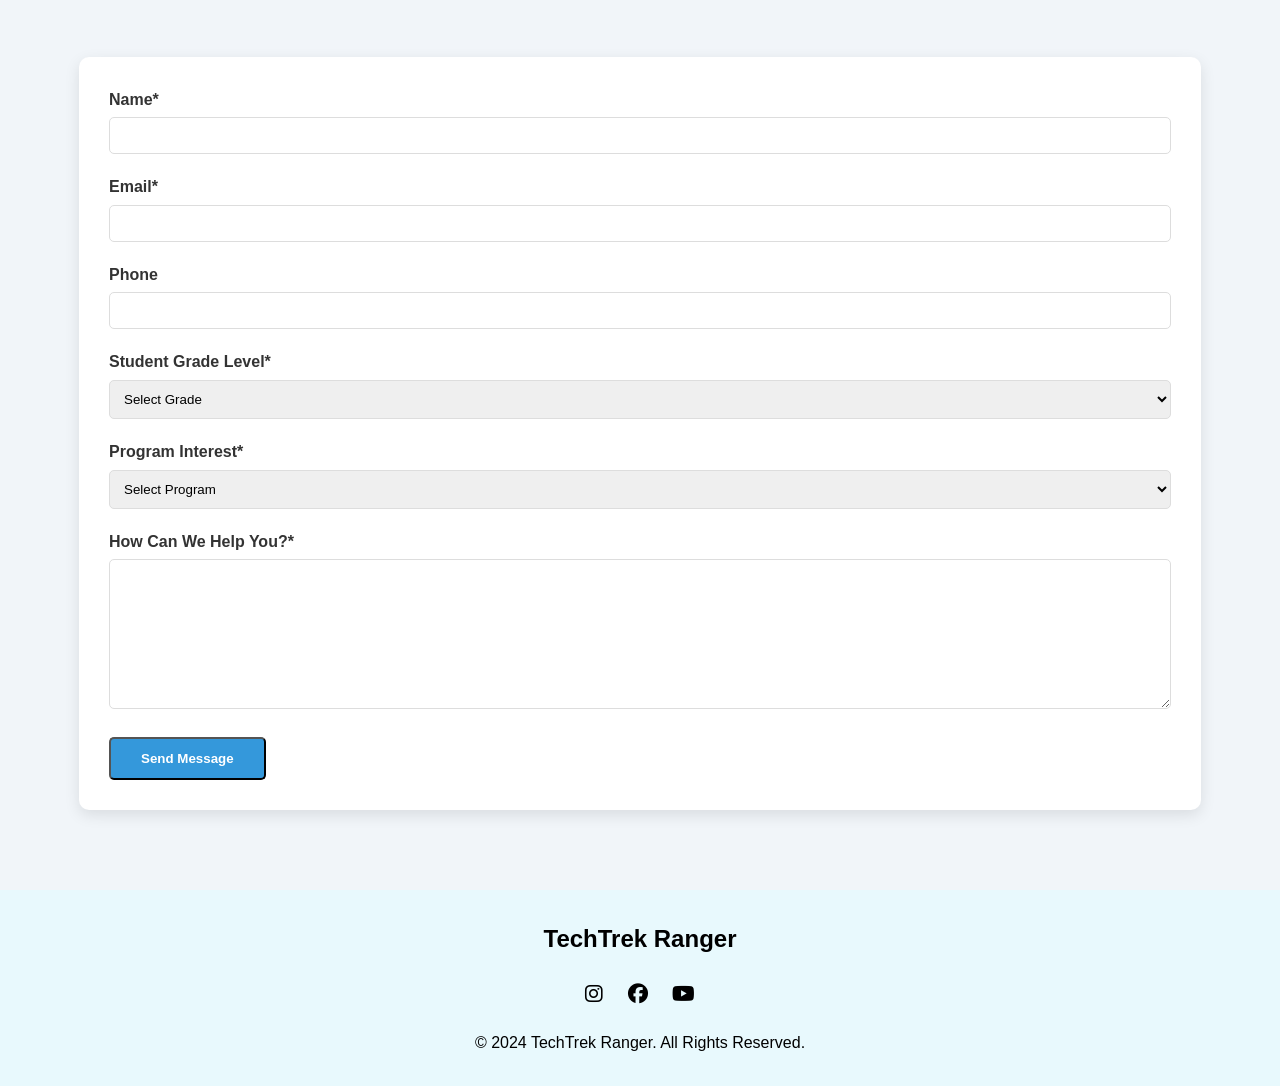
==== commit b6fb0ec7: "feat: update footer social links to Instagram, Facebook, and YouTube Replace placeholder links (Twit" ====
--- a/index.html
+++ b/index.html
@@ -153,10 +153,9 @@
       <div class="container">
         <div class="logo">TechTrek Ranger</div>
         <div class="social-links">
-          <a href="#" aria-label="Facebook"><i class="fab fa-facebook">f</i></a>
-          <a href="#" aria-label="Twitter"><i class="fab fa-twitter">t</i></a>
-          <a href="#" aria-label="Instagram"><i class="fab fa-instagram">i</i></a>
-          <a href="#" aria-label="LinkedIn"><i class="fab fa-linkedin">in</i></a>
+          <a href="https://www.instagram.com/tt.rangers/" aria-label="Instagram" target="_blank" rel="noopener noreferrer"><i class="fab fa-instagram"></i></a>
+          <a href="https://www.facebook.com/profile.php?id=61590592228445" aria-label="Facebook" target="_blank" rel="noopener noreferrer"><i class="fab fa-facebook"></i></a>
+          <a href="https://www.youtube.com/channel/UCEoQj5oYEtliEmNRoKKxIdw" aria-label="YouTube" target="_blank" rel="noopener noreferrer"><i class="fab fa-youtube"></i></a>
         </div>
         <p>&copy; 2024 TechTrek Ranger. All Rights Reserved.</p>
       </div>
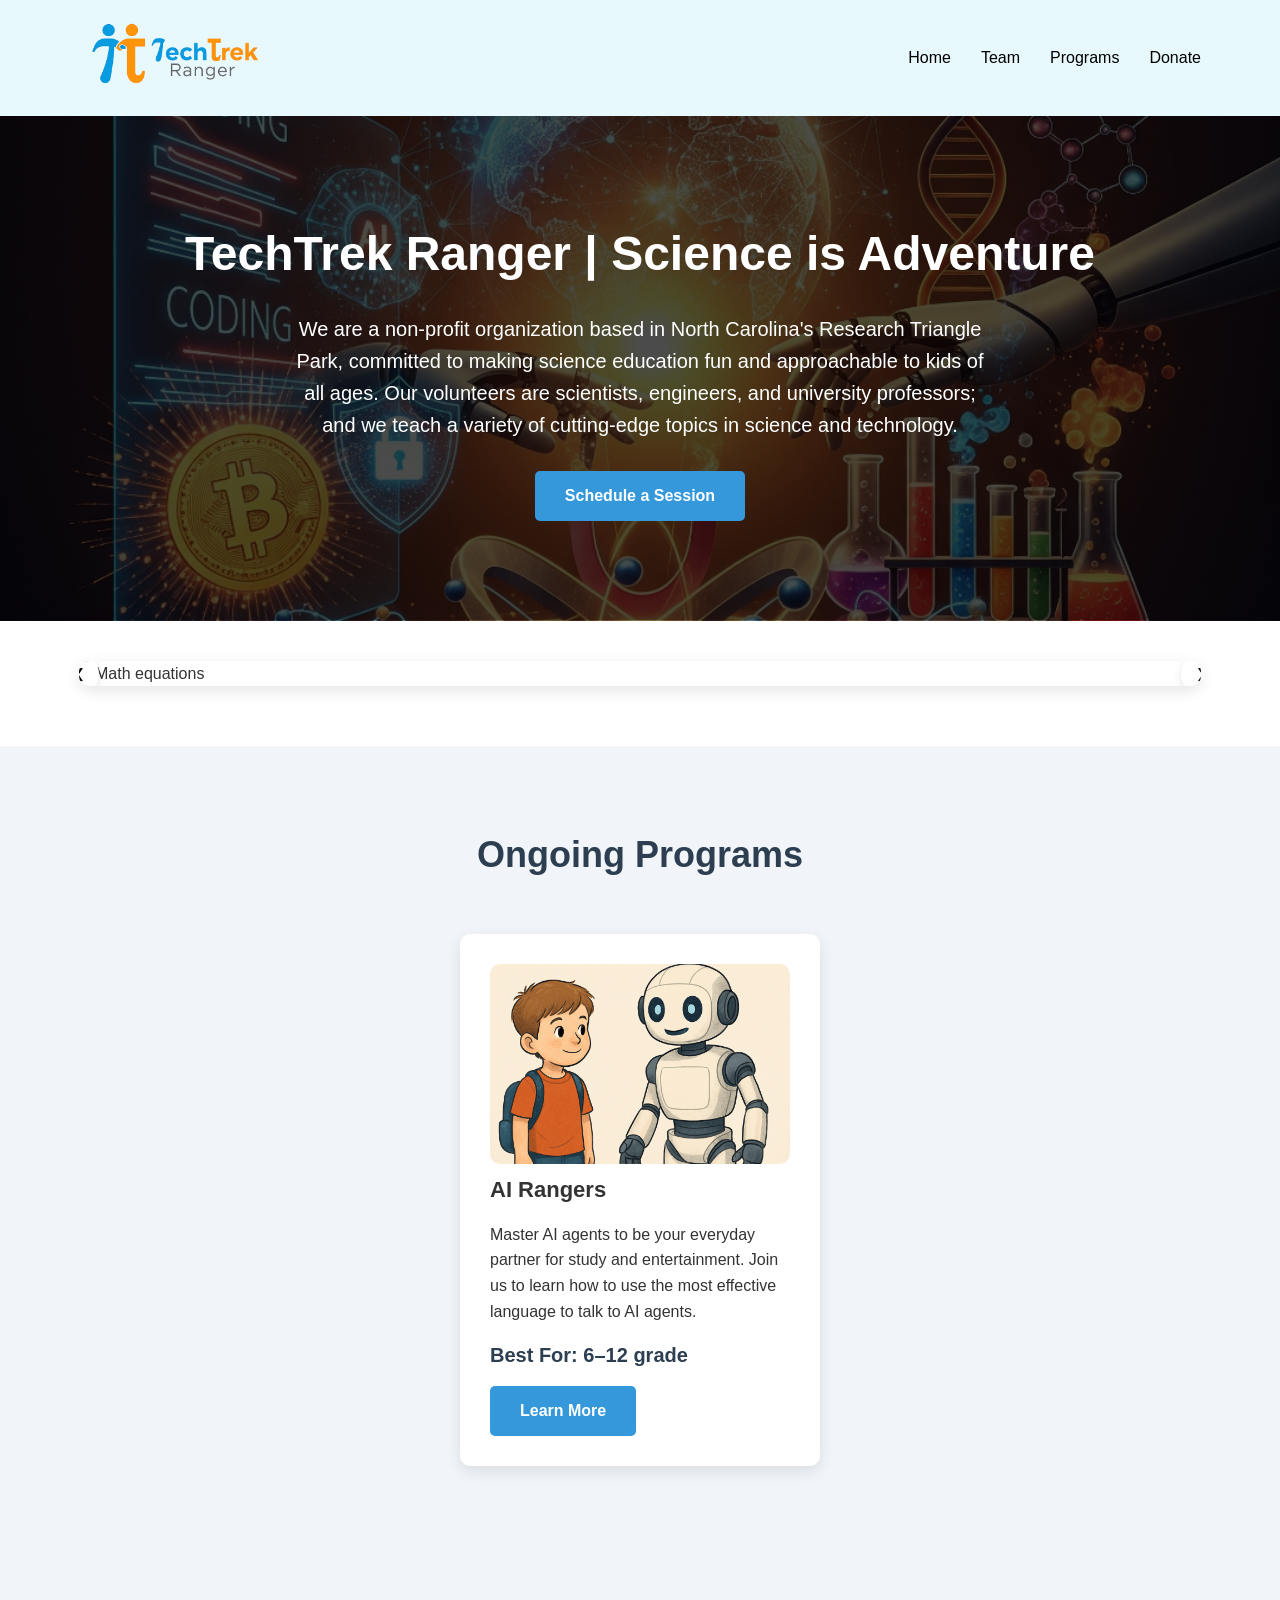
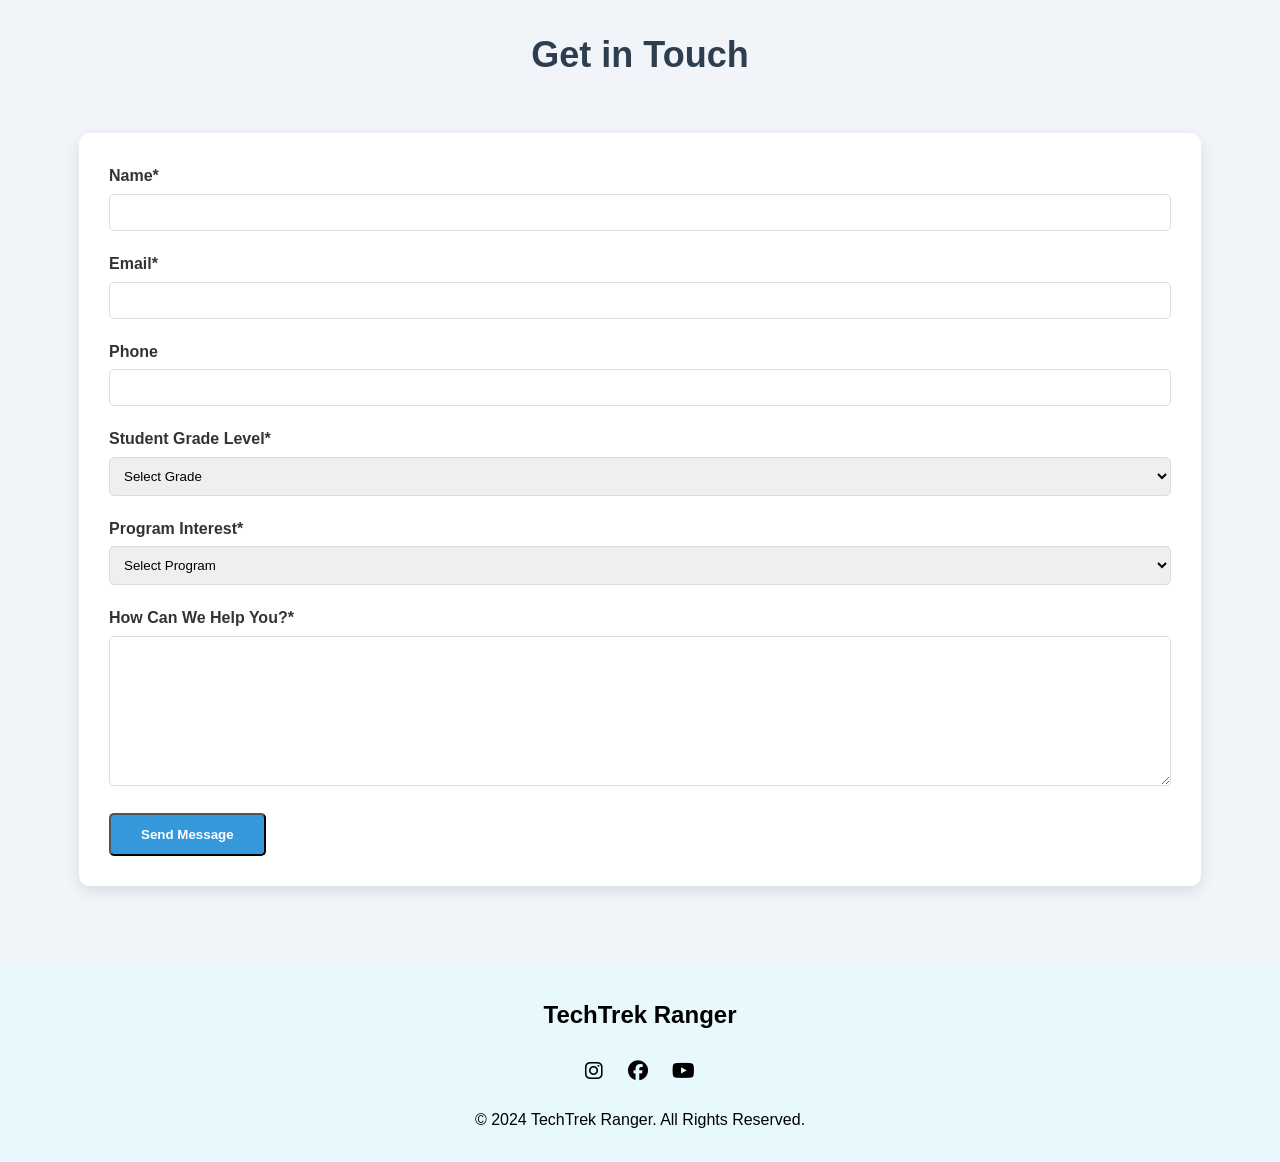
==== commit 17ddff69: "feat: natural-width program card, rename nav to Donate, fix team layout - Programs grid: use max 360" ====
--- a/index.html
+++ b/index.html
@@ -23,7 +23,7 @@
             <li><a href="#home">Home</a></li>
             <li><a href="team.html">Team</a></li>
             <li><a href="programs.html">Programs</a></li>
-            <li><a href="help.html">Help Us</a></li>
+            <li><a href="help.html">Donate</a></li>
           </ul>
         </nav>
       </div>
